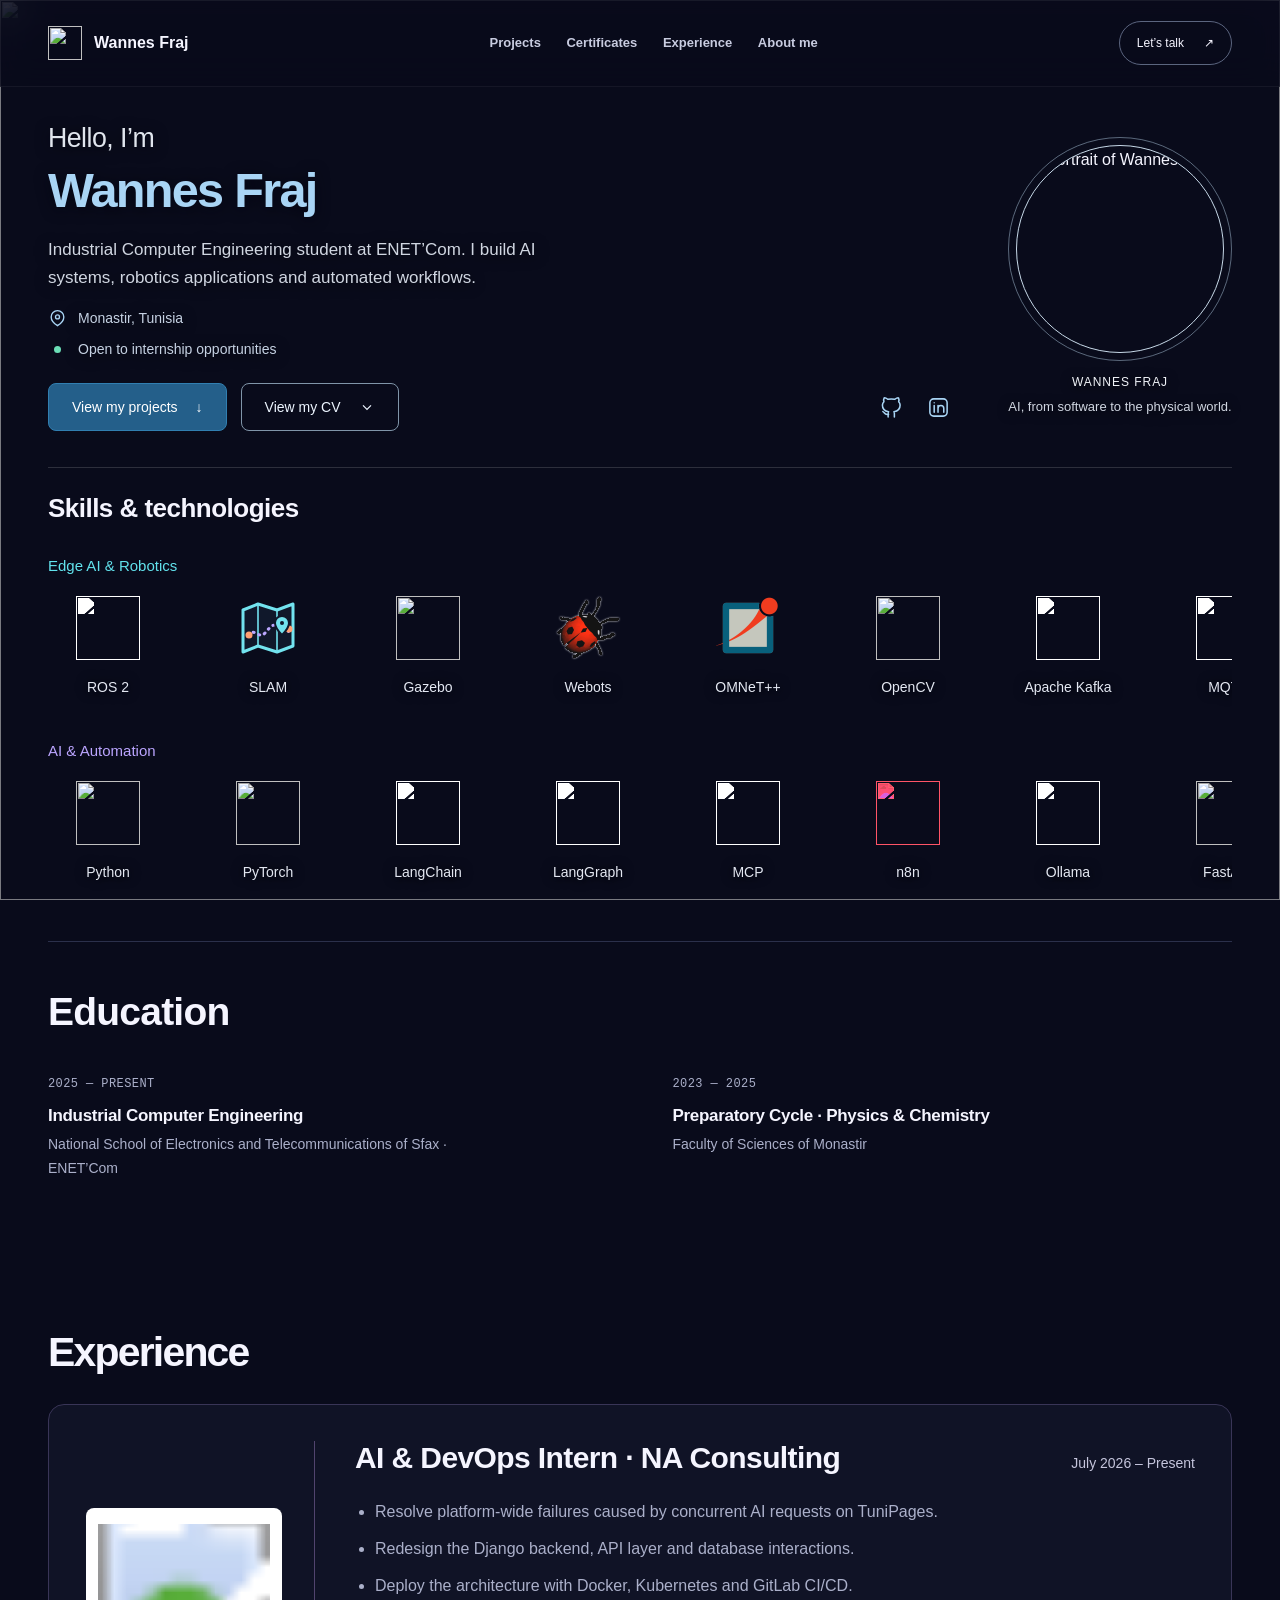
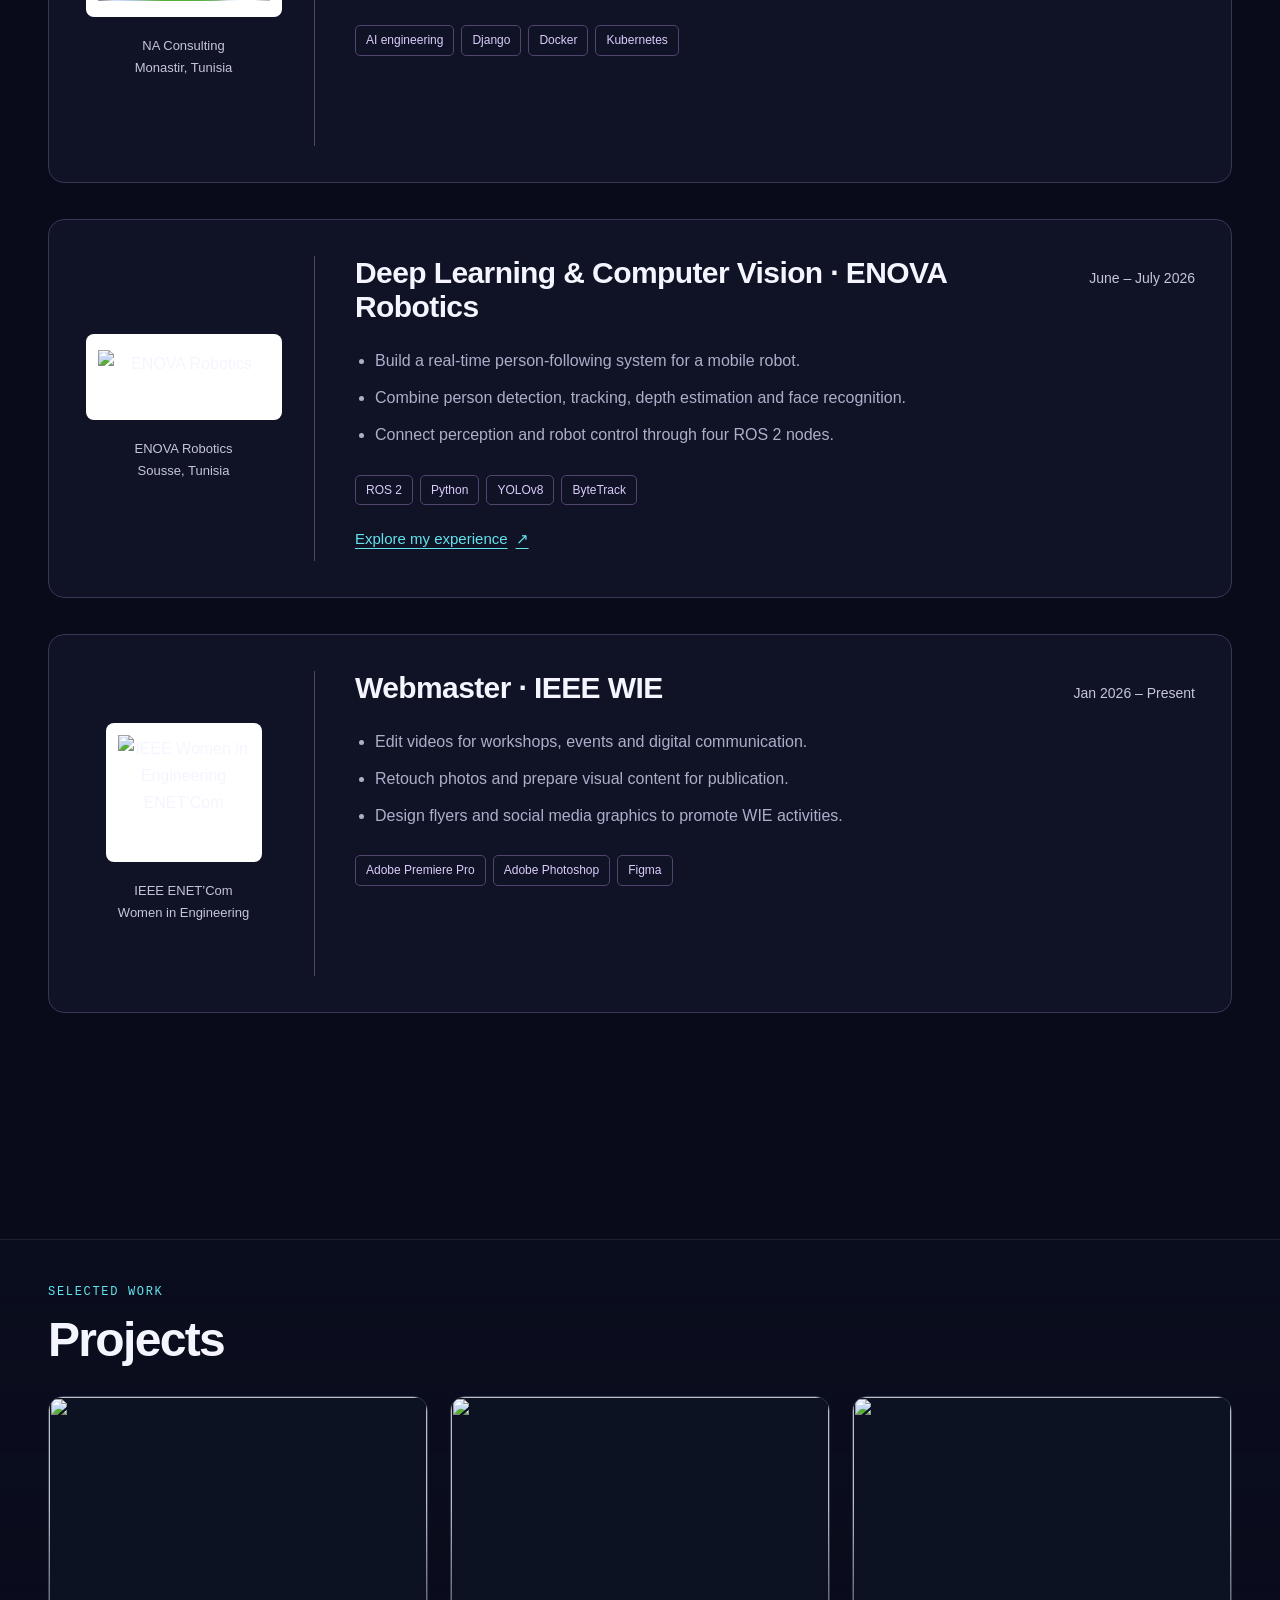
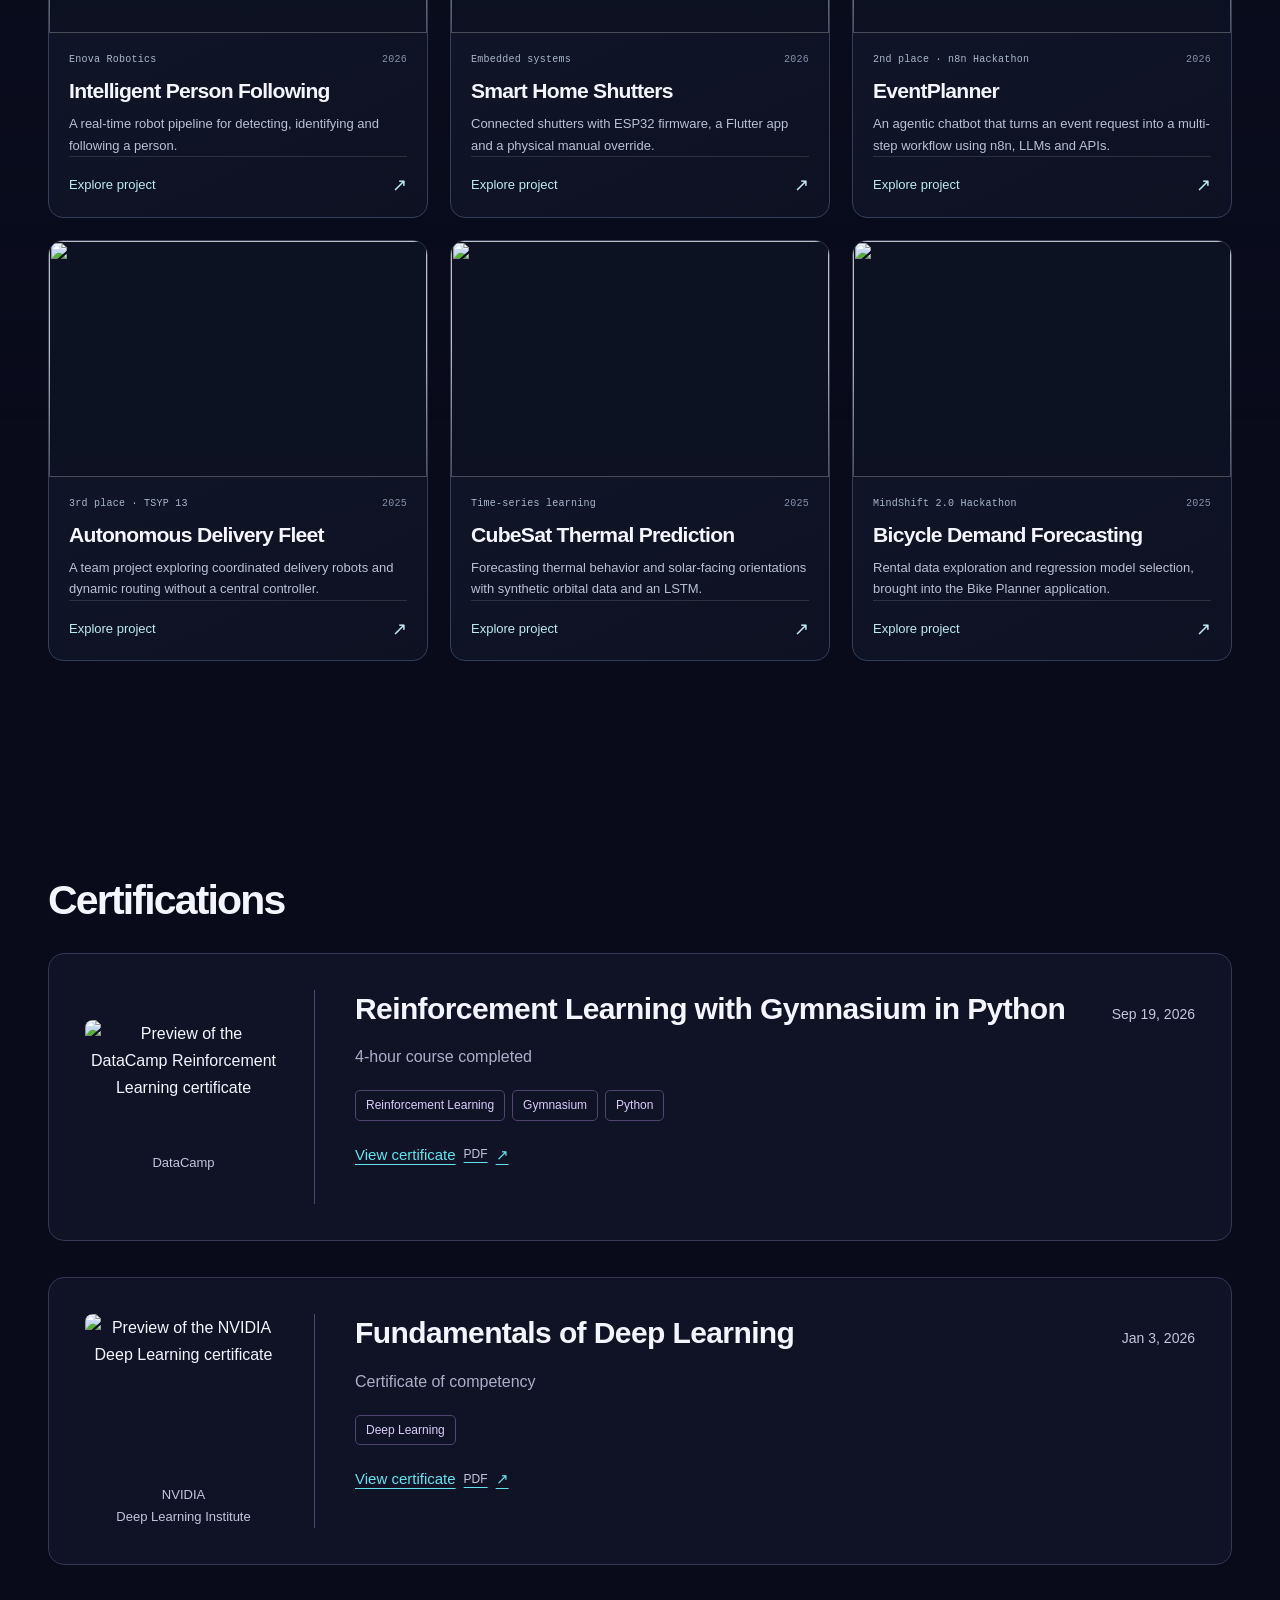
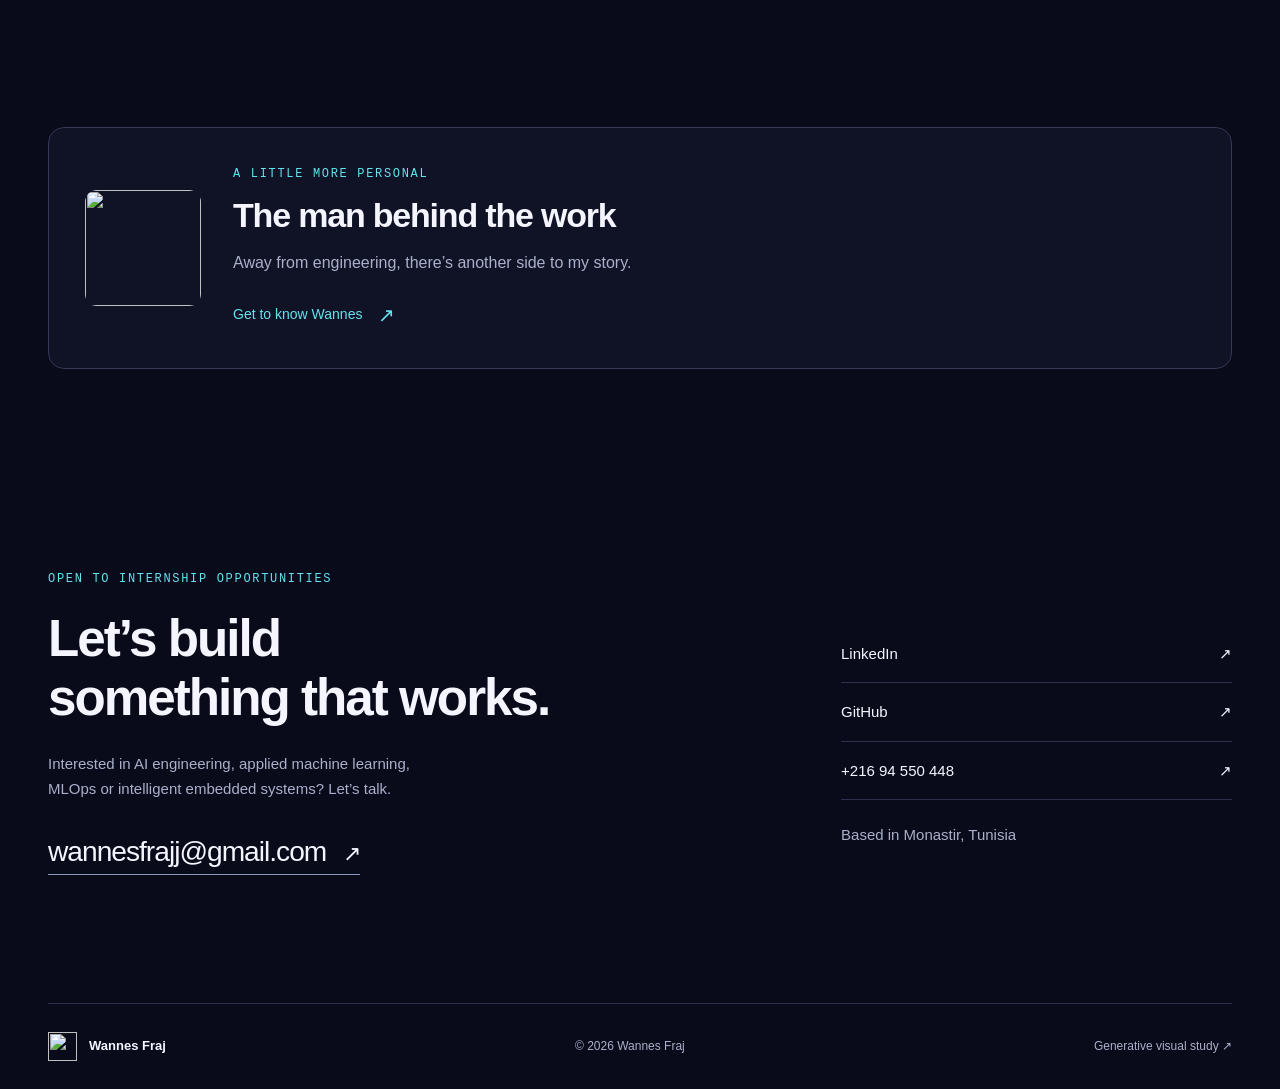
==== index.html @ 055f4167 "Refine portfolio homepage and project experience" ====
<!doctype html>
<html lang="en">
  <head>
    <meta charset="utf-8" />
    <meta name="viewport" content="width=device-width, initial-scale=1" />
    <meta name="theme-color" content="#090b1b" />
    <script>
      if (
        typeof Element !== "undefined" &&
        typeof Element.prototype.animate === "function" &&
        window.matchMedia &&
        !window.matchMedia("(prefers-reduced-motion: reduce)").matches
      ) {
        document.documentElement.classList.add("home-entry-pending");
      }
    </script>
    <meta
      name="description"
      content="Explore Wannes Fraj's projects in AI, robotics, embedded systems and workflow automation."
    />
    <title>Wannes Fraj — Portfolio</title>
    <link rel="canonical" href="https://wannes243.github.io/" />
    <meta property="og:type" content="website" />
    <meta property="og:site_name" content="Wannes Fraj — Portfolio" />
    <meta property="og:title" content="Wannes Fraj — Portfolio" />
    <meta
      property="og:description"
      content="Explore Wannes Fraj's projects in AI, robotics, embedded systems and workflow automation."
    />
    <meta property="og:url" content="https://wannes243.github.io/" />
    <meta property="og:locale" content="en_US" />
    <meta property="og:image" content="https://wannes243.github.io/1788490773755.jpg" />
    <meta property="og:image:alt" content="Portrait de Wannes Fraj" />
    <meta name="twitter:card" content="summary" />
    <meta name="twitter:title" content="Wannes Fraj — Portfolio" />
    <meta
      name="twitter:description"
      content="Explore Wannes Fraj's projects in AI, robotics, embedded systems and workflow automation."
    />
    <meta name="twitter:image" content="https://wannes243.github.io/1788490773755.jpg" />
    <meta name="twitter:image:alt" content="Portrait de Wannes Fraj" />
    <link rel="icon" href="assets/favicon.svg?v=wf2" type="image/svg+xml" />
    <link rel="preload" href="assets/fonts/ibm-plex-sans-latin.woff2" as="font" type="font/woff2" crossorigin />
    <link rel="stylesheet" href="style.css?v=skills-original-logos-v4" />
    <link rel="stylesheet" href="background-motion.css?v=home-entry" />
    <script src="script.js" defer></script>
    <script src="home-hero.js" defer></script>
    <script src="profile-stack.js" defer></script>
    <script src="home-skills.js" defer></script>
    <script src="home-entry.js?v=1400ms" defer></script>
    <script src="background-motion.js?v=entry-1400ms" defer></script>
  </head>
  <body class="world-gateway with-wallpaper">
    <div class="page-wallpaper" aria-hidden="true">
      <img src="assets/home-ai-robotics-balanced.webp" alt="" width="1536" height="1024" />
    </div>
    <div class="home-entry-loader" data-entry-motion="hands">
      <img src="assets/edge-human-robot.webp" alt="" aria-hidden="true" width="1536" height="1024" fetchpriority="high" />
      <p class="sr-only" data-entry-status role="status">Downloading portfolio assets.</p>
      <button class="home-entry-skip" data-entry-skip type="button">Skip intro</button>
      <div class="home-entry-content">
        <div class="home-entry-identity">
          <img class="home-entry-logo" src="assets/favicon.svg" alt="" width="82" height="82" />
          <p class="home-entry-kicker">WANNES FRAJ</p>
        </div>
        <div class="home-entry-meter">
          <span class="home-entry-percent" data-entry-percent aria-hidden="true">0%</span>
          <div class="home-entry-meter-labels">
            <span id="home-entry-progress-label">Downloading assets...</span>
          </div>
          <div
            class="home-entry-progress"
            data-entry-progress
            role="progressbar"
            aria-labelledby="home-entry-progress-label"
            aria-valuemin="0"
            aria-valuemax="100"
            aria-valuenow="0"
            aria-valuetext="0 percent"
          >
            <span data-entry-progress-fill></span>
          </div>
        </div>
      </div>
    </div>
    <a class="skip-link" href="#main">Skip to content</a>
    <header class="site-header">
      <nav class="container nav" aria-label="Main navigation">
        <a
          class="wordmark"
          href="index.html"
          aria-label="Wannes Fraj — homepage"
          ><img class="monogram" src="assets/favicon.svg" alt="" width="34" height="34" aria-hidden="true" /><span>Wannes Fraj</span></a
        >
        <div class="site-sections" role="group" aria-label="Portfolio sections">
          <a href="#projects">Projects</a>
          <a href="#certifications">Certificates</a>
          <a href="#beyond">Experience</a>
          <a href="#about">About me</a>
        </div>
        <a class="nav-contact" href="#contact"
          >Let’s talk <span aria-hidden="true">↗</span></a
        >
      </nav>
    </header>
    <main id="main">
      <section class="intro-hero" id="about" aria-labelledby="about-title">
        <div class="container intro-layout">
          <div class="intro-copy">
            <h1 id="about-title">
              <span class="sr-only">Hello, I'm Wannes Fraj. AI Engineer &amp; Edge AI Engineer.</span>
              <span class="intro-greeting" aria-hidden="true">Hello, I’m</span>
              <span class="intro-roles" aria-hidden="true">
                <span class="intro-role is-current">Wannes Fraj</span>
                <span class="intro-role">AI Engineer</span>
                <span class="intro-role">Edge AI Engineer</span>
              </span>
            </h1>
            <p class="intro-description">Industrial Computer Engineering student at ENET’Com. I build AI systems, robotics applications and automated workflows.</p>
            <div class="intro-details">
              <span><svg viewBox="0 0 24 24" width="19" height="19" fill="none" stroke="currentColor" stroke-width="1.7" aria-hidden="true"><path d="M20 10c0 6-8 11-8 11S4 16 4 10a8 8 0 1 1 16 0Z"/><circle cx="12" cy="10" r="2.5"/></svg>Monastir, Tunisia</span>
              <span><i class="intro-status" aria-hidden="true"></i>Open to internship opportunities</span>
            </div>
            <div class="intro-actions">
              <a class="intro-cta intro-cta-primary" href="#projects">View my projects <span aria-hidden="true">↓</span></a>
              <details class="intro-cv">
                <summary class="intro-cta">View my CV <svg viewBox="0 0 20 20" width="16" height="16" fill="none" stroke="currentColor" stroke-width="1.5" aria-hidden="true"><path d="m5 8 5 5 5-5"/></svg></summary>
                <div class="intro-cv-menu">
                  <a href="cv%20IA.pdf" target="_blank" rel="noopener">AI &amp; Automation <span>PDF ↗</span></a>
                  <a href="cv%20edga%20ia.pdf" target="_blank" rel="noopener">Edge AI &amp; Robotics <span>PDF ↗</span></a>
                </div>
              </details>
              <div class="intro-socials" aria-label="Social profiles">
                <a href="https://github.com/wannes243" target="_blank" rel="noopener noreferrer" aria-label="Wannes Fraj on GitHub"><svg viewBox="0 0 24 24" width="23" height="23" fill="none" stroke="currentColor" stroke-width="1.6" stroke-linecap="round" stroke-linejoin="round" aria-hidden="true"><path d="M9 19c-4.3 1.3-4.3-2.2-6-2.7M15 22v-3.4c0-1 .1-1.5-.5-2.1 3.2-.4 6.5-1.6 6.5-7A5.4 5.4 0 0 0 19.5 6c.2-.7.6-2.4-.2-4 0 0-1.2-.4-4 1.5a14 14 0 0 0-7 0C5.5 1.6 4.3 2 4.3 2c-.8 1.6-.4 3.3-.2 4A5.4 5.4 0 0 0 2.5 9.5c0 5.4 3.3 6.6 6.5 7-.5.5-.5 1.2-.5 2.1V22"/></svg></a>
                <a href="https://www.linkedin.com/in/wannes-fraj-214820387/" target="_blank" rel="noopener noreferrer" aria-label="Wannes Fraj on LinkedIn"><svg viewBox="0 0 24 24" width="23" height="23" fill="none" stroke="currentColor" stroke-width="1.6" stroke-linecap="round" stroke-linejoin="round" aria-hidden="true"><rect x="3" y="3" width="18" height="18" rx="4"/><path d="M7.5 10v7M11.5 17v-7m0 3a3 3 0 0 1 6 0v4"/><circle cx="7.5" cy="7" r=".7" fill="currentColor" stroke="none"/></svg></a>
              </div>
            </div>
          </div>
          <figure class="intro-portrait">
            <div class="intro-portrait-ring"><img alt="Portrait of Wannes Fraj" height="400" src="1788490773755.jpg" width="400" fetchpriority="high" /></div>
            <figcaption><span>WANNES FRAJ</span>AI, from software to the physical world.</figcaption>
          </figure>
        </div>
      </section>
      <section class="home-skills container" id="skills" aria-labelledby="home-skills-title">
        <h2 id="home-skills-title">Skills &amp; technologies</h2>
        <div class="home-skills-rows">
          <div class="home-skill-row">
            <h3 id="home-edge-skills">Edge AI &amp; Robotics</h3>
            <div class="home-skills-rail" role="region" aria-labelledby="home-edge-skills" tabindex="0">
              <ul>
              <li><img src="assets/tech/ros.svg" alt="" width="64" height="64" loading="lazy" /><span>ROS 2</span></li>
              <li><img class="tech-mark" src="assets/tech/slam.svg" alt="" width="64" height="64" loading="lazy" /><span>SLAM</span></li>
              <li><img src="assets/tech/gazebo.svg" alt="" width="64" height="64" loading="lazy" /><span>Gazebo</span></li>
              <li><img class="tech-mark tech-dark-logo" src="assets/tech/webots.png" alt="" width="64" height="64" loading="lazy" /><span>Webots</span></li>
              <li><img class="tech-mark" src="assets/tech/omnetpp.png" alt="" width="64" height="64" loading="lazy" /><span>OMNeT++</span></li>
              <li><img src="assets/tech/opencv.svg" alt="" width="64" height="64" loading="lazy" /><span>OpenCV</span></li>
              <li><img src="assets/tech/apachekafka.svg" alt="" width="64" height="64" loading="lazy" /><span>Apache Kafka</span></li>
              <li><img src="assets/tech/mqtt.svg" alt="" width="64" height="64" loading="lazy" /><span>MQTT</span></li>
              <li><img src="assets/tech/matlab.svg" alt="" width="64" height="64" loading="lazy" /><span>MATLAB</span></li>
              <li><img class="tech-mark tech-wordmark tech-dark-logo" src="assets/tech/labview-logo.png" alt="" width="116" height="64" loading="lazy" /><span>LabVIEW</span></li>
              <li><img src="assets/tech/platformio.svg" alt="" width="64" height="64" loading="lazy" /><span>PlatformIO</span></li>
              <li><img src="assets/tech/dart.svg" alt="" width="64" height="64" loading="lazy" /><span>Dart</span></li>
              <li><img class="tech-mark tech-wordmark" src="assets/tech/vhdl.svg" alt="" width="120" height="42" loading="lazy" /><span>VHDL</span></li>
              <li><img src="assets/tech/cplusplus.svg" alt="" width="64" height="64" loading="lazy" /><span>C++</span></li>
            </ul>
            </div>
          </div>
          <div class="home-skill-row">
            <h3 id="home-ai-skills">AI &amp; Automation</h3>
            <div class="home-skills-rail" role="region" aria-labelledby="home-ai-skills" tabindex="0">
              <ul>
              <li><img src="assets/tech/python.svg" alt="" width="64" height="64" loading="lazy" /><span>Python</span></li>
              <li><img src="assets/tech/pytorch.svg" alt="" width="64" height="64" loading="lazy" /><span>PyTorch</span></li>
              <li><img src="assets/tech/langchain.svg" alt="" width="64" height="64" loading="lazy" /><span>LangChain</span></li>
              <li><img src="assets/tech/langgraph.svg" alt="" width="64" height="64" loading="lazy" /><span>LangGraph</span></li>
              <li><img src="assets/tech/mcp.svg" alt="" width="64" height="64" loading="lazy" /><span>MCP</span></li>
              <li><img src="assets/tech/n8n.svg" alt="" width="64" height="64" loading="lazy" /><span>n8n</span></li>
              <li><img src="assets/tech/ollama.svg" alt="" width="64" height="64" loading="lazy" /><span>Ollama</span></li>
              <li><img src="assets/tech/fastapi.svg" alt="" width="64" height="64" loading="lazy" /><span>FastAPI</span></li>
              <li><img src="assets/tech/docker.svg" alt="" width="64" height="64" loading="lazy" /><span>Docker</span></li>
              <li><img src="assets/tech/kubernetes.svg" alt="" width="64" height="64" loading="lazy" /><span>Kubernetes</span></li>
              <li><img src="assets/tech/redis.svg" alt="" width="64" height="64" loading="lazy" /><span>Redis</span></li>
              <li><img src="assets/tech/nodejs.svg" alt="" width="64" height="64" loading="lazy" /><span>Node.js</span></li>
              <li><img src="assets/tech/mysql.svg" alt="" width="64" height="64" loading="lazy" /><span>MySQL</span></li>
              <li><img src="assets/tech/java.svg" alt="" width="64" height="64" loading="lazy" /><span>Java</span></li>
            </ul>
            </div>
          </div>
        </div>
      </section>
        <section class="section container profile-education education-footer" id="education" aria-labelledby="education-title">
          <h2 id="education-title">Education</h2>
          <div class="profile-education-grid">
            <div class="background-item">
              <span class="mono">2025 — PRESENT</span>
              <h3>Industrial Computer Engineering</h3>
              <p>
                National School of Electronics and Telecommunications of Sfax ·
                ENET’Com
              </p>
            </div>
            <div class="background-item">
              <span class="mono">2023 — 2025</span>
              <h3>Preparatory Cycle · Physics &amp; Chemistry</h3>
              <p>Faculty of Sciences of Monastir</p>
            </div>
          </div>
        </section>
      <section class="section container profile-extras" aria-labelledby="extras-title" id="beyond">
        <div class="profile-stack" aria-labelledby="extras-title" role="region">
        <div class="stack-heading">
          <h2 id="extras-title">Experience</h2>
        </div>
        <div class="card-stack" id="experience-track">
        <article class="wie-experience" aria-labelledby="na-role-title">
          <div class="wie-identity">
            <svg class="company-logo tunipages-company-logo" viewBox="125 85 225 100" width="225" height="100" role="img" aria-label="TuniPages"><image href="assets/automation/tunipages-logo.png" width="474" height="266" /></svg>
            <p>NA Consulting<br />Monastir, Tunisia</p>
          </div>
          <div class="wie-content">
            <header class="wie-heading">
              <h3 id="na-role-title">AI &amp; DevOps Intern · NA Consulting</h3>
              <p>July 2026 – Present</p>
            </header>
            <ul class="wie-responsibilities">
              <li>Resolve platform-wide failures caused by concurrent AI requests on TuniPages.</li>
              <li>Redesign the Django backend, API layer and database interactions.</li>
              <li>Deploy the architecture with Docker, Kubernetes and GitLab CI/CD.</li>
            </ul>
            <div class="tags wie-tools" aria-label="Technologies">
              <span>AI engineering</span><span>Django</span><span>Docker</span><span>Kubernetes</span>
            </div>
          </div>
        </article>
        <article class="wie-experience" aria-labelledby="enova-role-title">
          <div class="wie-identity">
            <img class="company-logo" src="assets/robotics/enova-logo.png" alt="ENOVA Robotics" width="2015" height="631" loading="lazy" />
            <p>ENOVA Robotics<br />Sousse, Tunisia</p>
          </div>
          <div class="wie-content">
            <header class="wie-heading">
              <h3 id="enova-role-title">Deep Learning &amp; Computer Vision · ENOVA Robotics</h3>
              <p>June – July 2026</p>
            </header>
            <ul class="wie-responsibilities">
              <li>Build a real-time person-following system for a mobile robot.</li>
              <li>Combine person detection, tracking, depth estimation and face recognition.</li>
              <li>Connect perception and robot control through four ROS 2 nodes.</li>
            </ul>
            <div class="tags wie-tools" aria-label="Technologies">
              <span>ROS 2</span><span>Python</span><span>YOLOv8</span><span>ByteTrack</span>
            </div>
            <a class="inline-link experience-link" href="project-enova-person-following.html">Explore my experience <span aria-hidden="true">↗</span></a>
          </div>
        </article>
        <article class="wie-experience" aria-labelledby="wie-role-title">
          <div class="wie-identity">
            <img src="assets/wie-enetcom-logo.png" alt="IEEE Women in Engineering ENET’Com" width="211" height="183" loading="lazy" />
            <p>IEEE ENET’Com<br />Women in Engineering</p>
          </div>
          <div class="wie-content">
            <header class="wie-heading">
              <h3 id="wie-role-title">Webmaster · IEEE WIE</h3>
              <p>Jan 2026 – Present</p>
            </header>
            <ul class="wie-responsibilities">
              <li>Edit videos for workshops, events and digital communication.</li>
              <li>Retouch photos and prepare visual content for publication.</li>
              <li>Design flyers and social media graphics to promote WIE activities.</li>
            </ul>
            <div class="tags wie-tools" aria-label="Creative tools">
              <span>Adobe Premiere Pro</span><span>Adobe Photoshop</span><span>Figma</span>
            </div>
          </div>
        </article>
        </div>
        </div>
      </section>
      <section class="home-projects" id="projects" aria-labelledby="projects-title">
        <div class="container section">
          <div class="section-heading home-projects-heading">
            <div>
              <p class="eyebrow">SELECTED WORK</p>
              <h2 id="projects-title">Projects</h2>
            </div>
          </div>
          <div class="home-projects-grid">
            <a class="home-project-card" href="project-enova-person-following.html" aria-label="Explore the Intelligent Person Following project">
              <span class="home-project-image"><img src="assets/robotics/enova-robot.jpg" alt="" loading="lazy" decoding="async" /></span>
              <div class="home-project-copy">
                <p class="home-project-meta"><span>Enova Robotics</span><span>2026</span></p>
                <h3 class="home-project-title">Intelligent Person Following</h3>
                <p class="home-project-description">A real-time robot pipeline for detecting, identifying and following a person.</p>
                <span class="home-project-action">Explore project <span aria-hidden="true">&#8599;</span></span>
              </div>
            </a>
            <a class="home-project-card" href="project-smart-home-shutters.html" aria-label="Explore the Smart Home Shutters project">
              <span class="home-project-image"><img src="assets/robotics/shutters-demo-2.webp" alt="" loading="lazy" decoding="async" /></span>
              <div class="home-project-copy">
                <p class="home-project-meta"><span>Embedded systems</span><span>2026</span></p>
                <h3 class="home-project-title">Smart Home Shutters</h3>
                <p class="home-project-description">Connected shutters with ESP32 firmware, a Flutter app and a physical manual override.</p>
                <span class="home-project-action">Explore project <span aria-hidden="true">&#8599;</span></span>
              </div>
            </a>
            <a class="home-project-card" href="project-eventplanner.html" aria-label="Explore the EventPlanner project">
              <span class="home-project-image"><img src="assets/automation/n8n-award.jpg" alt="" loading="lazy" decoding="async" /></span>
              <div class="home-project-copy">
                <p class="home-project-meta"><span>2nd place &middot; n8n Hackathon</span><span>2026</span></p>
                <h3 class="home-project-title">EventPlanner</h3>
                <p class="home-project-description">An agentic chatbot that turns an event request into a multi-step workflow using n8n, LLMs and APIs.</p>
                <span class="home-project-action">Explore project <span aria-hidden="true">&#8599;</span></span>
              </div>
            </a>
            <a class="home-project-card" href="project-tsyp-autonomous-delivery.html" aria-label="Explore the Autonomous Delivery Fleet project">
              <span class="home-project-image"><img src="assets/robotics/tsyp13-award.jpg" alt="" loading="lazy" decoding="async" /></span>
              <div class="home-project-copy">
                <p class="home-project-meta"><span>3rd place &middot; TSYP 13</span><span>2025</span></p>
                <h3 class="home-project-title">Autonomous Delivery Fleet</h3>
                <p class="home-project-description">A team project exploring coordinated delivery robots and dynamic routing without a central controller.</p>
                <span class="home-project-action">Explore project <span aria-hidden="true">&#8599;</span></span>
              </div>
            </a>
            <a class="home-project-card" href="project-cubesat-thermal.html" aria-label="Explore the CubeSat Thermal Prediction project">
              <span class="home-project-image"><img src="assets/cubesat-orbit.webp" alt="" loading="lazy" decoding="async" /></span>
              <div class="home-project-copy">
                <p class="home-project-meta"><span>Time-series learning</span><span>2025</span></p>
                <h3 class="home-project-title">CubeSat Thermal Prediction</h3>
                <p class="home-project-description">Forecasting thermal behavior and solar-facing orientations with synthetic orbital data and an LSTM.</p>
                <span class="home-project-action">Explore project <span aria-hidden="true">&#8599;</span></span>
              </div>
            </a>
            <a class="home-project-card" href="project-bicycle-demand.html" aria-label="Explore the Bicycle Demand Forecasting project">
              <span class="home-project-image"><img src="assets/automation/bicycle-demand-cover.webp" alt="" loading="lazy" decoding="async" /></span>
              <div class="home-project-copy">
                <p class="home-project-meta"><span>MindShift 2.0 Hackathon</span><span>2025</span></p>
                <h3 class="home-project-title">Bicycle Demand Forecasting</h3>
                <p class="home-project-description">Rental data exploration and regression model selection, brought into the Bike Planner application.</p>
                <span class="home-project-action">Explore project <span aria-hidden="true">&#8599;</span></span>
              </div>
            </a>
          </div>
        </div>
      </section>
      <section class="section container profile-extras">
        <section class="certifications profile-stack" aria-labelledby="certifications-title" id="certifications">
          <div class="stack-heading">
          <h2 id="certifications-title">Certifications</h2>
          </div>
          <div class="card-stack" id="certification-track">
          <article class="certificate-card" aria-labelledby="reinforcement-learning-title">
            <div class="certificate-identity">
              <img src="assets/certifications/reinforcement-learning.png" alt="Preview of the DataCamp Reinforcement Learning certificate" width="765" height="442" loading="lazy" />
              <p>DataCamp</p>
            </div>
            <div class="certificate-content">
              <header class="certificate-heading">
                <h3 id="reinforcement-learning-title">Reinforcement Learning with Gymnasium in Python</h3>
                <time datetime="2026-09-19">Sep 19, 2026</time>
              </header>
              <p class="certificate-detail">4-hour course completed</p>
              <div class="tags certificate-topics" aria-label="Course topics">
                <span>Reinforcement Learning</span><span>Gymnasium</span><span>Python</span>
              </div>
              <a class="inline-link certificate-link" aria-label="View Reinforcement Learning certificate (PDF, opens in a new tab)" href="assets/certifications/reinforcement-learning.pdf" rel="noopener noreferrer" target="_blank">View certificate <span class="certificate-format">PDF</span><span aria-hidden="true">↗</span></a>
            </div>
          </article>
          <article class="certificate-card" aria-labelledby="deep-learning-title">
            <div class="certificate-identity">
              <img src="assets/certifications/deep-learning.png" alt="Preview of the NVIDIA Deep Learning certificate" width="674" height="521" loading="lazy" />
              <p>NVIDIA<br />Deep Learning Institute</p>
            </div>
            <div class="certificate-content">
              <header class="certificate-heading">
                <h3 id="deep-learning-title">Fundamentals of Deep Learning</h3>
                <time datetime="2026-01-03">Jan 3, 2026</time>
              </header>
              <p class="certificate-detail">Certificate of competency</p>
              <div class="tags certificate-topics" aria-label="Course topics">
                <span>Deep Learning</span>
              </div>
              <a class="inline-link certificate-link" aria-label="View Deep Learning certificate (PDF, opens in a new tab)" href="assets/certifications/deep-learning.pdf" rel="noopener noreferrer" target="_blank">View certificate <span class="certificate-format">PDF</span><span aria-hidden="true">↗</span></a>
            </div>
          </article>
          </div>
        </section>
        <a class="personal-entry" href="who-is-wannes.html" aria-labelledby="personal-entry-title" aria-describedby="personal-entry-description">
          <img class="personal-entry-portrait" src="1788490773755.jpg" alt="" width="400" height="400" loading="lazy" />
          <div class="personal-entry-copy">
            <p class="eyebrow">A little more personal</p>
            <h3 id="personal-entry-title">The man behind the work</h3>
            <p id="personal-entry-description">Away from engineering, there’s another side to my story.</p>
            <span class="personal-entry-action">Get to know Wannes <span aria-hidden="true">↗</span></span>
          </div>
        </a>
      </section>

      <section
        aria-labelledby="contact-title"
        class="section container contact-section"
        id="contact"
      >
        <div>
          <p class="eyebrow">Open to internship opportunities</p>
          <h2 id="contact-title">Let’s build<br />something that works.</h2>
          <p>
            Interested in AI engineering, applied machine learning,<br
              class="desktop-break"
            />
            MLOps or intelligent embedded systems? Let’s talk.
          </p>
          <div class="email-row">
            <a class="email-link" href="mailto:wannesfrajj@gmail.com"
              >wannesfrajj@gmail.com <span aria-hidden="true">↗</span></a
            ><button
              aria-label="Copy email address"
              class="copy-email"
              hidden=""
              type="button"
            >
              <svg
                aria-hidden="true"
                fill="none"
                height="20"
                viewbox="0 0 24 24"
                width="20"
              >
                <rect
                  height="12"
                  rx="2"
                  stroke="currentColor"
                  stroke-width="1.5"
                  width="12"
                  x="8"
                  y="8"
                ></rect>
                <path
                  d="M15 5V4a1 1 0 0 0-1-1H4a1 1 0 0 0-1 1v10a1 1 0 0 0 1 1h1"
                  stroke="currentColor"
                  stroke-width="1.5"
                ></path>
              </svg>
            </button>
          </div>
          <p aria-live="polite" class="copy-status" role="status"></p>
        </div>
        <div class="contact-links">
          <a
            href="https://www.linkedin.com/in/wannes-fraj-214820387/"
            rel="noopener noreferrer"
            target="_blank"
            >LinkedIn <span aria-hidden="true">↗</span></a
          ><a
            href="https://github.com/wannes243"
            rel="noopener noreferrer"
            target="_blank"
            >GitHub <span aria-hidden="true">↗</span></a
          ><a href="tel:+21694550448"
            >+216 94 550 448 <span aria-hidden="true">↗</span></a
          >
          <p>Based in Monastir, Tunisia</p>
        </div>
      </section>
    </main>
    <footer class="container footer">
      <a class="wordmark" href="index.html"
        ><img class="monogram" src="assets/favicon.svg" alt="" width="34" height="34" aria-hidden="true" /><span>Wannes Fraj</span></a
      >
      <p>© <span id="year">2026</span> Wannes Fraj</p>
      <a href="art/thermal-study.html"
        >Generative visual study <span aria-hidden="true">↗</span></a
      >
    </footer>
  </body>
</html>
---- style.css ----
:root {
  --cloud: #090b1b;
  --ice: #11162c;
  --ink: #f5f5ff;
  --slate: #abb0ca;
  --blue: #62e3ed;
  --line: #2b304b;
  --white: #fff;
  --accent: #62e3ed;
  --accent-rgb: 98, 227, 237;
  --display: "Syne", sans-serif;
  --body: "Outfit", sans-serif;
  --mono: ui-monospace, SFMono-Regular, Consolas, monospace;
  color-scheme: dark;
}
.world-automation {
  --accent: #b4a0ff;
  --accent-rgb: 180, 160, 255;
  --blue: #b4a0ff;
}
*,
*::before,
*::after {
  box-sizing: border-box;
}
html {
  scroll-behavior: smooth;
  scroll-padding-top: 112px;
}
body {
  margin: 0;
  background: var(--cloud);
  color: var(--ink);
  font: 400 16px/1.7 var(--body);
  -webkit-font-smoothing: antialiased;
}
h1,
h2,
h3,
h4,
p,
figure {
  margin: 0;
}
h1,
h2,
h3,
h4 {
  font-family: var(--display);
  font-weight: 600;
  line-height: 1.15;
}
h2 {
  font-size: clamp(30px, 3.2vw, 45px);
  letter-spacing: -1.8px;
}
a {
  color: inherit;
  text-decoration: none;
}
button,
input {
  font: inherit;
}
button,
summary {
  cursor: pointer;
}
button {
  color: inherit;
}
img {
  display: block;
  max-width: 100%;
  height: auto;
}
a,
button,
summary {
  -webkit-tap-highlight-color: transparent;
}
a:focus-visible,
button:focus-visible,
summary:focus-visible,
input:focus-visible {
  outline: 2px solid var(--accent);
  outline-offset: 6px;
}
::selection {
  color: #090b1b;
  background: var(--accent);
}
[hidden] {
  display: none !important;
}
.container {
  width: min(1200px, calc(100% - 96px));
  margin-inline: auto;
}
.section {
  padding-block: 100px;
}
p {
  color: var(--slate);
}
.eyebrow {
  display: flex;
  align-items: center;
  gap: 9px;
  color: var(--accent);
  font: 500 10px/1.8 var(--mono);
  letter-spacing: 0.14em;
  text-transform: uppercase;
}
.mono,
.credential-label,
.art-top,
.project-type,
.node-step {
  font-family: var(--mono);
  font-size: 10px;
  letter-spacing: 0.035em;
}
.sr-only {
  position: absolute;
  width: 1px;
  height: 1px;
  padding: 0;
  margin: -1px;
  overflow: hidden;
  clip: rect(0, 0, 0, 0);
  white-space: nowrap;
  border: 0;
}
.skip-link {
  position: fixed;
  left: 20px;
  top: -100px;
  background: var(--accent);
  color: #090b1b;
  padding: 12px 24px;
  z-index: 200;
}
.skip-link:focus {
  top: 12px;
}
.site-header {
  position: sticky;
  top: 0;
  z-index: 20;
  background: #090b1bea;
  border-bottom: 1px solid #ffffff0d;
  backdrop-filter: blur(18px);
}
.nav {
  min-height: 86px;
  display: flex;
  align-items: center;
  justify-content: space-between;
  gap: 24px;
}
.wordmark {
  display: inline-flex;
  align-items: center;
  gap: 12px;
  font-family: var(--display);
  font-size: 16px;
  font-weight: 700;
  white-space: nowrap;
}
.monogram {
  display: block;
  flex-shrink: 0;
  width: 34px;
  height: 34px;
  object-fit: contain;
}
.world-tabs {
  display: flex;
  align-items: center;
  gap: 5px;
  padding: 5px;
  border: 1px solid #353a54;
  border-radius: 30px;
  background: #101429;
}
.world-tabs > a {
  display: flex;
  align-items: center;
  justify-content: center;
  gap: 7px;
  font-size: 12px;
  padding: 9px 17px;
  border-radius: 23px;
  min-height: 44px;
  color: #bec2d8;
  transition:
    background 0.2s,
    color 0.2s;
}
.world-tabs > a:hover {
  background: #1e2440;
  color: white;
}
.world-tabs > a[aria-current="page"] {
  background: #252c46;
  color: #fff;
  box-shadow: inset 0 0 0 1px #697391;
}
.tab-dot {
  width: 5px;
  height: 5px;
  border-radius: 50%;
  flex: none;
}
.edge-dot {
  background: #62e3ed;
}
.ai-dot {
  background: #b4a0ff;
}
.nav-contact {
  display: flex;
  align-items: center;
  gap: 20px;
  padding: 10px 17px;
  border: 1px solid #5b657f;
  border-radius: 26px;
  font-size: 12px;
  min-height: 44px;
}
.nav-contact:hover {
  border-color: var(--accent);
  color: var(--accent);
}
.gateway-hero {
  position: relative;
  overflow: hidden;
  background:
    radial-gradient(ellipse at 10% 20%, #23317739, transparent 55%),
    radial-gradient(ellipse at 90% 40%, #4a258742, transparent 53%);
}
.gateway-inner {
  position: relative;
  z-index: 1;
  padding-top: 49px;
}
.star-field {
  position: absolute;
  inset: 0;
  width: 100%;
  height: 100%;
  pointer-events: none;
  opacity: 0.6;
}
.gateway-intro {
  text-align: center;
}
.gateway-intro .eyebrow {
  justify-content: center;
  color: #a0a9cd;
  letter-spacing: 0.21em;
}
.gateway-intro #gateway-title {
  font-size: clamp(48px, 5.5vw, 78px);
  font-weight: 700;
  letter-spacing: -4px;
  margin-top: 14px;
  line-height: 1.05;
}
.gateway-intro #gateway-title span {
  display: inline-block;
  margin-left: 0.21em;
  color: var(--accent);
}
.gateway-intro > p:last-child {
  margin-top: 21px;
  font-size: 16px;
  line-height: 1.7;
  color: #b7bed8;
}
.world-portals {
  display: grid;
  grid-template-columns: 1fr 1fr;
  gap: 24px;
  margin-top: 37px;
}
.portal {
  --portal-accent: #62e3ed;
  --portal-rgb: 98, 227, 237;
  position: relative;
  border: 1px solid #354760;
  border-radius: 18px;
  overflow: hidden;
  display: block;
  background: linear-gradient(155deg, #102031b0, #0d142b);
  transition:
    border-color 0.3s,
    box-shadow 0.3s,
    transform 0.3s;
}
.portal-ai {
  --portal-accent: #bba5ff;
  --portal-rgb: 187, 165, 255;
  border-color: #443860;
  background: linear-gradient(155deg, #1c1635b0, #111329);
}
.portal:hover {
  transform: translateY(-5px);
  border-color: var(--portal-accent);
  box-shadow: 0 14px 65px rgba(var(--portal-rgb), 0.09);
}
.portal:focus-visible {
  outline-color: var(--portal-accent);
  outline-offset: 5px;
}
.portal-art {
  height: 252px;
  position: relative;
  overflow: hidden;
  background: #0a1024;
}
.portal-image {
  position: absolute;
  inset: -7px;
  background-image: url("assets/two-worlds.webp");
  background-size: 200% auto;
  background-position: left center;
  transition: transform 0.7s cubic-bezier(0.2, 0.7, 0.2, 1);
  mask-image: linear-gradient(#000 65%, transparent 100%);
}
.portal-ai .portal-image {
  background-position: right center;
}
.portal:hover .portal-image {
  transform: scale(1.055);
}
.portal-coordinate {
  position: absolute;
  top: 20px;
  left: 25px;
  font: 9px var(--mono);
  letter-spacing: 0.15em;
  color: #c1c8e2;
}
.portal-content {
  position: relative;
  padding: 0 30px 24px;
}
.portal-content .eyebrow {
  color: var(--portal-accent);
  font-size: 9px;
  margin-bottom: 10px;
}
.portal-content h2 {
  font-size: 31px;
  letter-spacing: -1.3px;
  font-weight: 600;
}
.portal-content h2 > span {
  color: #c3c7df;
}
.portal-content > p:not(.eyebrow) {
  font-size: 14px;
  margin-top: 14px;
  color: #b2bad3;
  line-height: 1.7;
}
.portal-entry {
  display: flex;
  align-items: center;
  justify-content: space-between;
  margin-top: 24px;
  padding-top: 17px;
  border-top: 1px solid #ffffff21;
  font-size: 13px;
  color: var(--portal-accent);
  font-weight: 500;
}
.portal-arrow {
  width: 32px;
  height: 32px;
  display: grid;
  place-items: center;
  border: 1px solid rgba(var(--portal-rgb), 0.45);
  border-radius: 50%;
  font-size: 18px;
  transition:
    background 0.2s,
    color 0.2s;
}
.portal:hover .portal-arrow {
  color: #090b1b;
  background: var(--portal-accent);
}
.gateway-foot {
  display: flex;
  justify-content: space-between;
  align-items: center;
  gap: 20px;
  padding: 30px 0 32px;
  color: #9da8c4;
  font: 10px var(--mono);
}
.gateway-foot a {
  padding: 10px;
  color: #d4d8ec;
  display: flex;
  gap: 20px;
  align-items: center;
}
.gateway-foot a:hover {
  color: var(--accent);
}
.world-hero {
  display: grid;
  grid-template-columns: 1.15fr 1fr;
  position: relative;
  gap: 30px 22px;
  padding-top: 48px;
  padding-bottom: 26px;
}
.world-hero-copy {
  position: relative;
  z-index: 1;
  padding-bottom: 25px;
}
.back-link {
  display: inline-block;
  color: #abb5d3;
  font-size: 12px;
  margin-bottom: 34px;
  min-height: 32px;
}
.back-link:hover {
  color: var(--accent);
}
.world-hero h1 {
  font-size: clamp(50px, 5.1vw, 73px);
  letter-spacing: -3.6px;
  font-weight: 700;
  line-height: 1.08;
  margin: 19px 0 24px;
}
.world-hero h1 span {
  color: var(--accent);
}
.world-description {
  max-width: 535px;
  font-size: 16px;
  line-height: 1.85;
}
.actions {
  display: flex;
  align-items: center;
  gap: 29px;
  margin-top: 30px;
  flex-wrap: wrap;
}
.button {
  display: inline-flex;
  align-items: center;
  justify-content: space-between;
  gap: 28px;
  padding: 13px 22px;
  border-radius: 30px;
  font-weight: 500;
  font-size: 13px;
  min-height: 48px;
  transition:
    background 0.2s,
    box-shadow 0.2s;
}
.primary {
  background: var(--accent);
  color: #080d20;
}
.primary:hover {
  box-shadow: 0 0 28px rgba(var(--accent-rgb), 0.24);
  background: #e2fbff;
}
.secondary {
  border: 1px solid #6a7194;
  color: #e7eaff;
}
.secondary:hover {
  border-color: var(--accent);
  color: var(--accent);
}
.text-link {
  display: inline-flex;
  align-items: center;
  gap: 17px;
  min-height: 44px;
  font-size: 13px;
  font-weight: 500;
}
.text-link:hover {
  color: var(--accent);
}
.world-hero-art {
  position: relative;
  min-width: 0;
  min-height: 440px;
  align-self: center;
}
.world-sculpture {
  position: absolute;
  inset: 0 -25px;
  background-image: url("assets/two-worlds.webp");
  background-size: 200% auto;
  background-position: left center;
  background-repeat: no-repeat;
  mask-image: radial-gradient(
    ellipse 62% 51% at center,
    #000 45%,
    transparent 100%
  );
  animation: arrive 1.2s ease-out both;
}
.automation-hero-art .world-sculpture {
  background-position: right center;
}
.art-orbit-label {
  position: absolute;
  left: 0;
  right: 0;
  bottom: 16px;
  text-align: center;
  font: 9px var(--mono);
  color: #9faaca;
  letter-spacing: 0.06em;
}
.world-focus {
  grid-column: 1/-1;
  display: flex;
  justify-content: space-between;
  border-top: 1px solid var(--line);
  padding-top: 23px;
  font: 10px var(--mono);
  letter-spacing: 0.055em;
  color: #b2bfda;
  gap: 20px;
}
.world-focus > span {
  display: flex;
  align-items: center;
  gap: 10px;
}
.world-focus > span::before {
  content: "";
  width: 4px;
  height: 4px;
  border-radius: 50%;
  background: var(--accent);
}
.world-subnav {
  display: flex;
  align-items: center;
  gap: 30px;
  min-height: 72px;
  border-bottom: 1px solid var(--line);
  font-size: 13px;
}
.world-subnav a {
  display: flex;
  align-items: center;
  min-height: 44px;
}
.world-subnav a:hover {
  color: var(--accent);
}
.other-world {
  margin-left: auto;
  color: var(--accent);
  gap: 17px;
}
.section-heading {
  display: flex;
  justify-content: space-between;
  align-items: flex-end;
  gap: 35px;
  margin-bottom: 42px;
}
.section-heading h2 {
  margin-top: 14px;
  max-width: 800px;
}
.section-heading > p {
  font-size: 15px;
  line-height: 1.65;
}
.section-heading .text-link {
  white-space: nowrap;
}
.experience-row {
  display: grid;
  grid-template-columns: 0.72fr 1.5fr;
  gap: 60px;
  border-top: 1px solid var(--line);
  padding-block: 35px;
}
.experience-meta > .mono {
  font-size: 11px;
  margin-bottom: 15px;
}
.experience-meta h3 {
  font-size: 25px;
  letter-spacing: -0.8px;
  margin-bottom: 8px;
}
.experience-meta > p:not(.mono) {
  font-size: 14px;
}
.current-label {
  display: inline-block;
  font-size: 11px;
  color: var(--accent);
  margin-top: 14px;
  background: #272442;
  padding: 4px 11px;
  border-radius: 15px;
}
.experience-body h4 {
  font-size: 19px;
  margin-bottom: 12px;
}
.experience-body p {
  font-size: 16px;
  max-width: 620px;
}
.experience-body ul {
  color: var(--slate);
  padding-left: 18px;
  margin: 13px 0 20px;
  font-size: 14px;
  line-height: 1.9;
}
.experience-body li + li {
  margin-top: 6px;
}
.tags {
  display: flex;
  flex-wrap: wrap;
  gap: 7px;
}
.tags > span {
  padding: 4px 10px;
  border: 1px solid #39405b;
  border-radius: 5px;
  font-size: 11px;
  color: #b8c3de;
}
.pipeline,
.deployment-path {
  background: #11162b;
  border: 1px solid var(--line);
  border-radius: 14px;
  margin-top: 18px;
  padding: 27px;
}
.pipeline-heading {
  display: flex;
  justify-content: space-between;
  gap: 20px;
  align-items: center;
  margin-bottom: 24px;
}
.pipeline-heading > p:last-child {
  font-size: 13px;
}
.pipeline-nodes {
  display: grid;
  grid-template-columns: repeat(4, 1fr);
  gap: 12px;
  align-items: start;
}
.pipeline details {
  background: #0b1024;
  border: 1px solid #3b4867;
  border-radius: 7px;
  min-width: 0;
}
.pipeline summary {
  display: block;
  list-style: none;
  position: relative;
  padding: 16px 28px 18px 15px;
}
.pipeline summary::-webkit-details-marker,
.more-work summary::-webkit-details-marker {
  display: none;
}
.node-step {
  display: block;
  font-size: 9px;
  color: #a9b3ce;
  margin-bottom: 10px;
}
.pipeline summary strong {
  display: block;
  font-weight: 500;
  font-size: 14px;
}
.node-toggle {
  position: absolute;
  right: 13px;
  bottom: 17px;
  color: var(--accent);
}
details[open] .node-toggle {
  transform: rotate(45deg);
}
.pipeline details > p {
  padding: 0 15px 18px;
  font-size: 12px;
  line-height: 1.7;
}
.pipeline details[open] {
  border-color: var(--accent);
}
.deployment-path ol {
  list-style: none;
  display: grid;
  grid-template-columns: repeat(4, 1fr);
  padding: 0;
  margin: 22px 0 0;
  gap: 25px;
}
.deployment-path li {
  position: relative;
  border-top: 1px solid #5e567c;
  padding-top: 16px;
}
.deployment-path li::before {
  content: "";
  position: absolute;
  top: -4px;
  left: 0;
  width: 7px;
  height: 7px;
  border-radius: 50%;
  background: var(--accent);
}
.deployment-path strong {
  display: block;
  font: 500 17px var(--display);
}
.deployment-path li span {
  display: block;
  font-size: 12px;
  color: var(--slate);
  margin-top: 7px;
}
.projects-section {
  background: linear-gradient(180deg, #0d112400, #10152b6b);
  border-bottom: 1px solid #2b304b80;
}
.project-grid {
  display: grid;
  grid-template-columns: 1fr 1fr;
  gap: 52px 36px;
}
.project {
  min-width: 0;
}
.project-art {
  position: relative;
  aspect-ratio: 1.58;
  overflow: hidden;
  border-radius: 14px;
  display: flex;
  flex-direction: column;
  justify-content: center;
  border: 1px solid #38465f;
}
.art-top {
  position: absolute;
  top: 22px;
  left: 24px;
  right: 24px;
  display: flex;
  justify-content: space-between;
  align-items: center;
  gap: 10px;
  font-size: 9px;
  z-index: 1;
}
.event-art {
  background: radial-gradient(ellipse at center, #302455, #18152f);
  color: #e2dcff;
}
.award {
  color: #e6dcff;
  border: 1px solid #756297;
  border-radius: 15px;
  padding: 5px 10px;
  font-family: var(--body);
  font-size: 10px;
}
.workflow {
  display: flex;
  flex-direction: column;
  align-items: center;
  margin-top: 34px;
}
.workflow-input {
  padding: 11px 18px;
  border: 1px solid #77608f;
  background: #302346;
  border-radius: 8px;
  font-size: 13px;
  color: #ede0ff;
}
.workflow-line {
  width: 1px;
  height: 20px;
  background: #b19acb;
}
.workflow-agent {
  display: flex;
  align-items: center;
  gap: 10px;
  font-family: var(--display);
  font-size: 20px;
  padding: 10px 20px;
  background: #7454b7;
  color: #fff;
  border: 1px solid #bfa0ed;
  border-radius: 10px;
}
.workflow-output {
  display: flex;
  gap: 7px;
}
.workflow-output > span {
  border: 1px solid #7a668f;
  font-size: 10px;
  padding: 5px 8px;
  border-radius: 4px;
}
.shutter-art {
  background: radial-gradient(ellipse at center, #143548, #0c1c2c);
  color: #b8d7e7;
}
.shutter-scene {
  display: flex;
  align-items: center;
  justify-content: center;
  gap: 45px;
  margin-top: 28px;
}
.window-frame {
  position: relative;
  width: 125px;
  height: 175px;
  border: 7px solid #9bbcca;
  box-shadow:
    0 8px 35px #3de9ee16,
    inset 0 0 0 1px #8eafc0;
  background: linear-gradient(145deg, #1b5068, #112d44);
  overflow: hidden;
}
.window-cross {
  position: absolute;
  left: 50%;
  width: 4px;
  height: 100%;
  background: #9bbcca;
}
.shutter-slats {
  position: absolute;
  top: 0;
  height: 58%;
  width: 100%;
  background: repeating-linear-gradient(
    0deg,
    #bacfd7 0px,
    #bacfd7 8px,
    #7599a8 9px,
    #e6edf0 10px
  );
  z-index: 1;
  box-shadow: 0 3px 6px #273c4a22;
}
.shutter-control {
  display: flex;
  flex-direction: column;
  align-items: center;
  padding: 20px 14px;
  border: 1px solid #53788d;
  background: #142c40;
  border-radius: 14px;
  box-shadow: 0 10px 25px #001a3212;
}
.control-symbol {
  font-size: 32px;
  color: #62e3ed;
  line-height: 1.2;
}
.shutter-control strong {
  font-size: 12px;
  font-weight: 500;
  margin-top: 9px;
  color: #d9edf6;
}
.connection-path {
  display: flex;
  gap: 6px;
  margin-top: 14px;
}
.connection-path span {
  font: 9px var(--mono);
  border: 1px solid #6f94a8;
  padding: 4px 7px;
  border-radius: 3px;
}
.manual-label {
  font-size: 9px;
  color: #c1ccdf;
  margin-top: 13px;
}
.cubesat-art {
  background: #102941;
  color: #d6e4f5;
}
.cubesat-art > img {
  width: 100%;
  height: 100%;
  object-fit: cover;
}
.art-caption {
  position: absolute;
  bottom: 15px;
  left: 24px;
  font-size: 10px;
  color: #d6e4f5;
}
.forecast-art {
  background: radial-gradient(ellipse at center, #2e2346, #18182e);
  color: #d4cbe9;
}
.forecast-process {
  display: flex;
  align-items: center;
  justify-content: center;
  gap: 12px;
  margin-top: 30px;
  padding: 20px;
}
.forecast-process > div {
  display: flex;
  flex-direction: column;
  align-items: center;
  gap: 6px;
  text-align: center;
}
.process-icon {
  width: 55px;
  height: 55px;
  display: grid;
  place-items: center;
  background: #33274d;
  border: 1px solid #9480af;
  border-radius: 10px;
  color: #d3b5ff;
  font: 30px var(--display);
  margin-bottom: 10px;
}
.forecast-process strong {
  font-size: 11px;
  font-weight: 500;
  white-space: nowrap;
}
.forecast-process div > span:last-child {
  font-size: 9px;
  color: #bfb0d2;
}
.process-arrow {
  color: #b39ecf;
  font-size: 21px;
  margin-top: -28px;
}
.project-info {
  padding-top: 25px;
}
.project-type {
  display: flex;
  justify-content: space-between;
  color: #a3afcb;
  font-size: 10px;
  margin-bottom: 12px;
}
.project h3 {
  font-size: 27px;
  letter-spacing: -0.8px;
  margin-bottom: 14px;
}
.project-info > p {
  font-size: 15px;
  line-height: 1.85;
  margin-bottom: 18px;
  min-height: 85px;
}
.project-link {
  display: flex;
  justify-content: space-between;
  align-items: center;
  margin-top: 24px;
  border-top: 1px solid #3c455f;
  padding: 15px 0 6px;
  font-size: 14px;
  font-weight: 500;
  min-height: 44px;
  color: #e1e5f6;
}
.project-link span {
  font-size: 19px;
  transition: transform 0.18s;
}
.project-link:hover {
  color: var(--accent);
}
.project-link:hover span {
  transform: translate(2px, -2px);
}
.more-work {
  border-top: 1px solid var(--line);
  border-bottom: 1px solid var(--line);
  margin-top: 52px;
}
.more-work summary {
  list-style: none;
  padding: 21px 0;
  display: flex;
  align-items: center;
  justify-content: space-between;
  font-size: 15px;
  font-weight: 500;
}
.more-work summary > span {
  font-size: 21px;
  color: var(--accent);
}
.more-work[open] summary > span {
  transform: rotate(45deg);
}
.more-work-grid {
  display: grid;
  grid-template-columns: 1fr 1fr;
  gap: 36px;
  padding-bottom: 28px;
}
.more-work-grid h3 {
  font-size: 19px;
  margin-bottom: 12px;
}
.more-work-grid p {
  font-size: 14px;
}
.more-work-grid p.mono {
  font-size: 10px;
  margin-top: 14px;
}
.about-intro {
  display: grid;
  grid-template-columns: 1fr 1fr;
  gap: 65px;
}
.about-intro h2 {
  margin-top: 17px;
}
.about-intro > div:last-child {
  padding-top: 28px;
  font-size: 16px;
}
.about-intro p + p {
  margin-top: 16px;
}
.profile-strip {
  display: flex;
  gap: 22px;
  align-items: center;
  border-block: 1px solid var(--line);
  padding: 26px 0;
  margin-top: 40px;
}
.profile-strip img {
  width: 70px;
  height: 70px;
  object-fit: cover;
  border: 1px solid #60718b;
  border-radius: 50%;
}
.profile-strip strong {
  display: block;
  font-family: var(--display);
  font-size: 19px;
  margin-bottom: 4px;
}
.profile-strip span {
  display: block;
  font-size: 12px;
  color: var(--slate);
}
.profile-strip > a {
  margin-left: auto;
  color: var(--accent);
}
.capabilities {
  display: grid;
  grid-template-columns: repeat(4, 1fr);
  gap: 25px;
  margin-top: 34px;
  padding-block: 31px;
  border-block: 1px solid var(--line);
}
.capabilities h3 {
  font-size: 16px;
  font-weight: 600;
  margin-bottom: 14px;
  letter-spacing: -0.2px;
}
.capabilities p {
  font-size: 12px;
  line-height: 1.9;
}
.skills-section {
  padding-bottom: 94px;
}
.skills-section h2 {
  margin-top: 12px;
}
.background-grid {
  display: grid;
  grid-template-columns: 1fr 1fr;
  gap: 65px;
  margin-top: 45px;
}
.background-item {
  margin-top: 28px;
}
.background-item .mono {
  color: var(--slate);
  font-size: 10px;
}
.background-item h3 {
  font-size: 17px;
  margin-top: 8px;
  line-height: 1.4;
  margin-bottom: 6px;
  letter-spacing: -0.3px;
}
.background-item p,
.background-item a {
  font-size: 14px;
  max-width: 450px;
}
.inline-link {
  color: var(--accent);
  text-decoration: underline;
  text-underline-offset: 4px;
}
.inline-link:hover {
  text-decoration-thickness: 2px;
}
.cv-section {
  padding-block: 58px;
  background: linear-gradient(105deg, #17243c, #19172e);
  border-block: 1px solid #3d4664;
}
.world-automation .cv-section {
  background: linear-gradient(105deg, #251b3e, #131a30);
}
.cv-layout {
  display: grid;
  grid-template-columns: 1fr 0.9fr;
  align-items: center;
  gap: 65px;
}
.cv-section h2 {
  font-size: 33px;
  letter-spacing: -1.2px;
  margin-top: 13px;
  margin-bottom: 16px;
}
.cv-section p {
  font-size: 14px;
}
.cv-download {
  display: flex;
  align-items: center;
  gap: 17px;
  min-height: 110px;
  padding: 24px;
  border: 1px solid #5c6687;
  border-radius: 14px;
  transition:
    background 0.2s,
    border-color 0.2s;
}
.cv-download:hover {
  background: #2a3047;
  border-color: var(--accent);
}
.cv-download h3 {
  font-size: 20px;
  margin-bottom: 6px;
}
.cv-download p {
  font-size: 12px;
}
.cv-file {
  display: grid;
  place-items: center;
  flex: none;
  width: 39px;
  height: 48px;
  border: 1px solid #8c9bbc;
  border-radius: 3px;
  font: 9px var(--mono);
  color: #bdd2ee;
}
.download-arrow {
  margin-left: auto;
  align-self: center;
  font-size: 27px;
  color: var(--accent);
}
.contact-section {
  display: grid;
  grid-template-columns: 1.5fr 0.8fr;
  gap: 60px;
  align-items: center;
}
.contact-section h2 {
  font-size: clamp(34px, 4vw, 52px);
  letter-spacing: -2px;
  margin: 19px 0 23px;
}
.contact-section > div > p {
  font-size: 15px;
}
.contact-section > div > .eyebrow {
  font-size: 10px;
}
.email-row {
  display: flex;
  align-items: center;
  gap: 18px;
  margin-top: 27px;
}
.email-link {
  font-family: var(--display);
  font-size: clamp(18px, 2.2vw, 29px);
  letter-spacing: -1px;
  line-height: 1.6;
  border-bottom: 1px solid #8d98b7;
}
.email-link span {
  font-size: 22px;
  margin-left: 10px;
}
.email-link:hover {
  color: var(--accent);
  border-color: var(--accent);
}
.copy-email {
  display: grid;
  place-items: center;
  background: transparent;
  border: 1px solid #667594;
  border-radius: 50%;
  min-width: 44px;
  min-height: 44px;
}
.copy-email:hover {
  background: var(--ice);
  border-color: var(--accent);
}
.contact-section .copy-status {
  font-size: 12px;
  min-height: 20px;
  color: var(--accent);
  margin-top: 8px;
}
.contact-links a {
  display: flex;
  justify-content: space-between;
  align-items: center;
  border-bottom: 1px solid var(--line);
  padding: 16px 0;
  font-size: 15px;
}
.contact-links a:hover {
  color: var(--accent);
}
.contact-links p {
  font-size: 12px;
  margin-top: 22px;
}
.world-bridge {
  padding: 35px 0 55px;
  display: flex;
  align-items: center;
  justify-content: space-between;
  gap: 30px;
}
.world-bridge h2 {
  font-size: 29px;
  letter-spacing: -1px;
  margin-top: 12px;
}
.footer {
  display: flex;
  align-items: center;
  justify-content: space-between;
  gap: 20px;
  padding-block: 28px;
  border-top: 1px solid var(--line);
}
.footer .wordmark {
  font-size: 13px;
}
.footer .monogram {
  width: 29px;
  height: 29px;
}
.footer p,
.footer > a:last-child {
  font-size: 11px;
  color: var(--slate);
}
.footer > a:last-child:hover {
  color: var(--accent);
}
@keyframes arrive {
  from {
    opacity: 0;
    transform: translateY(12px);
  }
  to {
    opacity: 1;
    transform: translateY(0);
  }
}
@media (min-width: 1600px) {
  .gateway-inner {
    padding-top: 65px;
  }
  .portal-art {
    height: 280px;
  }
}
@media (max-width: 1100px) {
  .container {
    width: calc(100% - 64px);
  }
  .nav {
    gap: 18px;
  }
  .world-tabs > a {
    padding: 8px 11px;
    font-size: 11px;
  }
  .tab-extra {
    display: none;
  }
  .portal-content h2 {
    font-size: 27px;
  }
  .portal-content {
    padding-inline: 24px;
  }
  .portal-content > p:not(.eyebrow) {
    font-size: 13px;
  }
  .portal-art {
    height: 230px;
  }
  .world-hero h1 {
    font-size: 59px;
    letter-spacing: -3px;
  }
  .world-hero-art {
    min-height: 400px;
  }
  .world-description {
    font-size: 15px;
  }
  .experience-row {
    gap: 40px;
  }
  .pipeline-nodes {
    gap: 8px;
  }
  .pipeline summary {
    padding-left: 12px;
  }
  .pipeline summary strong {
    font-size: 12px;
  }
  .art-top {
    left: 18px;
    right: 18px;
    font-size: 8px;
  }
  .award {
    font-size: 9px;
  }
  .shutter-scene {
    gap: 25px;
  }
  .window-frame {
    height: 150px;
    width: 110px;
  }
  .project-grid {
    column-gap: 28px;
  }
  .forecast-process {
    gap: 8px;
    padding: 15px;
  }
  .forecast-process strong {
    font-size: 10px;
  }
  .forecast-process div > span:last-child {
    font-size: 8px;
  }
  .capabilities {
    grid-template-columns: 1fr 1fr;
    gap: 28px;
  }
  .about-intro,
  .background-grid {
    gap: 40px;
  }
  .cv-layout {
    gap: 40px;
  }
  .contact-section {
    gap: 40px;
  }
  .gateway-intro #gateway-title {
    font-size: 64px;
  }
  .world-sculpture {
    inset: 0 -10px;
  }
}
@media (max-width: 820px) {
  html {
    scroll-padding-top: 105px;
  }
  .container {
    width: calc(100% - 48px);
  }
  .nav {
    min-height: 78px;
    gap: 15px;
  }
  .wordmark {
    font-size: 14px;
    gap: 9px;
  }
  .nav-contact {
    gap: 12px;
    font-size: 11px;
    padding: 8px 12px;
  }
  .world-tabs {
    padding: 4px;
    gap: 2px;
  }
  .world-tabs > a {
    font-size: 10px;
    padding: 8px;
  }
  .gateway-inner {
    padding-top: 39px;
  }
  .gateway-intro #gateway-title {
    font-size: 55px;
    letter-spacing: -2.8px;
  }
  .gateway-intro > p:last-child {
    font-size: 15px;
  }
  .world-portals {
    gap: 19px;
    margin-top: 30px;
  }
  .portal-art {
    height: 200px;
  }
  .portal-content {
    padding: 0 20px 20px;
  }
  .portal-content h2 {
    font-size: 27px;
  }
  .portal-content h2 > span {
    display: block;
    font-size: 22px;
    margin-top: 4px;
  }
  .portal-content > p:not(.eyebrow) {
    font-size: 13px;
  }
  .portal-content > p br {
    display: none;
  }
  .portal-coordinate {
    font-size: 8px;
    left: 20px;
  }
  .portal-entry {
    font-size: 12px;
  }
  .gateway-foot {
    font-size: 8px;
  }
  .gateway-foot a {
    gap: 10px;
  }
  .world-hero {
    padding-top: 32px;
    column-gap: 15px;
  }
  .world-hero h1 {
    font-size: 48px;
    letter-spacing: -2.8px;
  }
  .world-hero .eyebrow {
    font-size: 9px;
  }
  .world-description {
    font-size: 14px;
  }
  .world-hero-art {
    min-height: 340px;
  }
  .world-sculpture {
    inset: 0 -10px;
    background-size: 220% auto;
    background-position: 4% center;
  }
  .automation-hero-art .world-sculpture {
    background-position: 96% center;
  }
  .art-orbit-label {
    font-size: 8px;
    line-height: 1.7;
    max-width: 230px;
    margin: auto;
  }
  .actions {
    gap: 16px;
  }
  .actions .button {
    font-size: 12px;
    gap: 18px;
    padding: 12px 17px;
  }
  .actions .text-link {
    font-size: 12px;
  }
  .world-focus {
    font-size: 9px;
    gap: 16px;
  }
  .world-subnav {
    gap: 23px;
    font-size: 12px;
  }
  .other-world {
    gap: 10px;
  }
  .section {
    padding-block: 72px;
  }
  .section-heading {
    gap: 24px;
    margin-bottom: 33px;
  }
  .section-heading h2 {
    font-size: 34px;
  }
  .experience-row {
    grid-template-columns: 0.75fr 1.5fr;
    gap: 30px;
  }
  .experience-meta h3 {
    font-size: 21px;
  }
  .experience-body h4 {
    font-size: 18px;
  }
  .pipeline {
    padding: 22px;
  }
  .pipeline-heading {
    display: block;
  }
  .pipeline-heading > p:last-child {
    margin-top: 6px;
  }
  .pipeline-nodes {
    grid-template-columns: 1fr 1fr;
    gap: 12px;
  }
  .pipeline summary strong {
    font-size: 14px;
  }
  .project-grid {
    gap: 38px 24px;
  }
  .project-art {
    aspect-ratio: 1.35;
  }
  .art-top {
    top: 15px;
    left: 14px;
    right: 14px;
  }
  .event-art .art-top > span:first-child {
    display: none;
  }
  .event-art .art-top {
    justify-content: flex-end;
  }
  .workflow {
    margin-top: 33px;
  }
  .workflow-input {
    font-size: 10px;
    padding: 7px 10px;
  }
  .workflow-agent {
    font-size: 17px;
    padding: 7px 12px;
  }
  .workflow-line {
    height: 15px;
  }
  .workflow-output {
    gap: 3px;
  }
  .workflow-output > span {
    font-size: 8px;
    padding: 4px;
  }
  .shutter-scene {
    gap: 17px;
  }
  .window-frame {
    height: 130px;
    width: 85px;
  }
  .shutter-control {
    padding: 13px 9px;
    border-radius: 10px;
  }
  .shutter-control strong {
    font-size: 10px;
  }
  .connection-path {
    gap: 4px;
  }
  .connection-path span {
    font-size: 8px;
    padding: 3px 4px;
  }
  .project h3 {
    font-size: 23px;
  }
  .project-info > p {
    font-size: 14px;
    min-height: 100px;
  }
  .project-type {
    font-size: 9px;
  }
  .forecast-process {
    gap: 6px;
  }
  .process-icon {
    width: 43px;
    height: 43px;
    font-size: 24px;
  }
  .process-arrow {
    font-size: 15px;
  }
  .forecast-process div > span:last-child {
    display: none;
  }
  .forecast-process strong {
    white-space: normal;
    font-size: 9px;
  }
  .about-intro {
    gap: 30px;
  }
  .about-intro > div:last-child {
    font-size: 14px;
  }
  .cv-layout {
    grid-template-columns: 1fr 1fr;
    gap: 30px;
  }
  .cv-section h2 {
    font-size: 28px;
  }
  .cv-download {
    padding: 17px;
    gap: 13px;
  }
  .cv-download h3 {
    font-size: 18px;
  }
  .cv-file {
    display: none;
  }
  .contact-section {
    grid-template-columns: 1.4fr 0.85fr;
    gap: 30px;
  }
  .email-row {
    gap: 10px;
  }
  .email-link {
    font-size: 20px;
  }
  .email-link span {
    margin-left: 3px;
    font-size: 18px;
  }
  .deployment-path ol {
    grid-template-columns: 1fr 1fr;
    gap: 27px;
  }
  .world-bridge h2 {
    font-size: 25px;
  }
  .world-bridge .eyebrow {
    font-size: 8px;
  }
  .world-bridge .button {
    font-size: 11px;
    gap: 15px;
  }
  .profile-strip > a {
    font-size: 11px;
    max-width: 130px;
  }
}
@media (max-width: 600px) {
  html {
    scroll-padding-top: 142px;
  }
  .container {
    width: calc(100% - 40px);
  }
  .nav {
    padding-top: 14px;
    padding-bottom: 12px;
    min-height: 0;
    display: grid;
    grid-template-columns: 1fr auto;
    gap: 13px;
  }
  .wordmark {
    font-size: 14px;
  }
  .monogram {
    width: 30px;
    height: 30px;
  }
  .nav-contact {
    grid-column: 2;
    grid-row: 1;
    font-size: 11px;
    min-height: 44px;
    padding: 6px 12px;
  }
  .world-tabs {
    grid-row: 2;
    grid-column: 1/-1;
    justify-self: stretch;
    justify-content: center;
    border-color: #383e5b;
    max-width: 100%;
    gap: 4px;
  }
  .world-tabs > a {
    flex: 1;
    font-size: 11px;
    min-height: 44px;
    padding: 7px 8px;
    white-space: nowrap;
  }
  .tab-extra {
    display: inline;
  }
  .gateway-inner {
    padding-top: 34px;
  }
  .gateway-intro .eyebrow {
    font-size: 8px;
    letter-spacing: 0.13em;
  }
  .gateway-intro #gateway-title {
    font-size: clamp(39px, 10.8vw, 62px);
    letter-spacing: -2.8px;
    line-height: 1.02;
    margin-top: 20px;
  }
  .gateway-intro #gateway-title span {
    display: block;
    margin-left: 0;
    margin-top: 5px;
  }
  .gateway-intro > p:last-child {
    font-size: 14px;
    margin-top: 20px;
    line-height: 1.75;
  }
  .world-portals {
    grid-template-columns: 1fr;
    margin-top: 28px;
    gap: 20px;
  }
  .portal {
    border-radius: 16px;
  }
  .portal-art {
    height: 213px;
  }
  .portal-image {
    background-size: 200% auto;
  }
  .portal-content {
    padding: 0 23px 21px;
  }
  .portal-content h2 {
    font-size: 29px;
    letter-spacing: -1.3px;
  }
  .portal-content h2 > span {
    font-size: 25px;
    display: inline;
    margin: 0;
  }
  .portal-content .eyebrow {
    font-size: 8px;
    margin-bottom: 9px;
  }
  .portal-content > p:not(.eyebrow) {
    font-size: 13px;
    margin-top: 12px;
  }
  .portal-content > p br {
    display: block;
  }
  .portal-entry {
    font-size: 12px;
    margin-top: 18px;
    padding-top: 14px;
  }
  .portal-coordinate {
    left: 23px;
    top: 18px;
    font-size: 8px;
  }
  .gateway-foot {
    padding: 23px 0 26px;
    flex-wrap: wrap;
    gap: 14px 20px;
    font-size: 8px;
    justify-content: space-between;
  }
  .gateway-foot a {
    order: 3;
    width: 100%;
    justify-content: center;
    font-size: 10px;
  }
  .section {
    padding-block: 60px;
  }
  .world-hero {
    grid-template-columns: 1fr;
    padding-top: 27px;
    gap: 0;
    padding-bottom: 16px;
  }
  .world-hero-copy {
    padding-bottom: 0;
  }
  .back-link {
    font-size: 11px;
    margin-bottom: 23px;
  }
  .world-hero h1 {
    font-size: clamp(44px, 12vw, 62px);
    letter-spacing: -2.8px;
    margin: 16px 0 20px;
  }
  .world-hero .eyebrow {
    font-size: 8px;
    letter-spacing: 0.11em;
  }
  .world-description {
    font-size: 15px;
    line-height: 1.8;
  }
  .actions {
    margin-top: 24px;
    gap: 23px;
    flex-wrap: wrap;
  }
  .actions .button {
    font-size: 12px;
    gap: 18px;
    padding: 13px 18px;
  }
  .actions .text-link {
    font-size: 12px;
  }
  .world-hero-art {
    min-height: 255px;
    margin-top: 14px;
    overflow: hidden;
  }
  .world-sculpture {
    inset: 0;
    background-size: 200% auto;
    background-position: left center;
    mask-image: radial-gradient(
      ellipse 68% 58% at center,
      #000 45%,
      transparent 100%
    );
  }
  .automation-hero-art .world-sculpture {
    background-position: right center;
  }
  .art-orbit-label {
    bottom: 7px;
    font-size: 8px;
    max-width: none;
  }
  .world-focus {
    gap: 10px;
    font-size: 8px;
    justify-content: space-between;
    padding-top: 17px;
    margin-top: 13px;
  }
  .world-focus > span {
    gap: 6px;
    line-height: 1.65;
    max-width: 98px;
  }
  .world-focus > span::before {
    flex: none;
  }
  .world-subnav {
    gap: 0;
    justify-content: space-between;
    min-height: 64px;
    font-size: 12px;
    flex-wrap: wrap;
    padding-bottom: 10px;
  }
  .world-subnav .other-world {
    width: 100%;
    margin: 0;
    justify-content: flex-end;
    font-size: 10px;
    min-height: 26px;
  }
  .section-heading {
    display: block;
    margin-bottom: 29px;
  }
  .section-heading h2 {
    margin-top: 12px;
    font-size: 32px;
    letter-spacing: -1.3px;
  }
  .section-heading > .text-link {
    margin-top: 13px;
  }
  .section-heading > p {
    margin-top: 15px;
    font-size: 14px;
  }
  .section-heading > p br {
    display: none;
  }
  h2 {
    font-size: 32px;
    letter-spacing: -1.5px;
  }
  .experience-row {
    grid-template-columns: 1fr;
    gap: 21px;
    padding-block: 26px;
  }
  .experience-meta > .mono {
    font-size: 10px;
    margin-bottom: 10px;
  }
  .experience-meta h3 {
    font-size: 24px;
  }
  .experience-meta > p:not(.mono) {
    font-size: 13px;
  }
  .current-label {
    margin-top: 9px;
  }
  .experience-body h4 {
    font-size: 18px;
    line-height: 1.4;
  }
  .experience-body p {
    font-size: 15px;
  }
  .experience-body ul {
    font-size: 14px;
  }
  .pipeline,
  .deployment-path {
    margin-top: 10px;
    padding: 19px;
  }
  .pipeline .eyebrow,
  .deployment-path .eyebrow {
    font-size: 9px;
  }
  .pipeline-heading {
    margin-bottom: 17px;
  }
  .pipeline-heading > p:last-child {
    font-size: 12px;
  }
  .pipeline-nodes {
    grid-template-columns: 1fr;
  }
  .pipeline summary {
    padding: 13px 30px 14px 14px;
  }
  .node-step {
    font-size: 9px;
    margin-bottom: 5px;
  }
  .pipeline summary strong {
    font-size: 14px;
  }
  .node-toggle {
    bottom: 15px;
  }
  .pipeline details > p {
    font-size: 13px;
  }
  .deployment-path ol {
    gap: 25px 16px;
  }
  .deployment-path strong {
    font-size: 15px;
  }
  .deployment-path li span {
    font-size: 11px;
  }
  .project-grid {
    grid-template-columns: 1fr;
    gap: 37px;
  }
  .project-art {
    aspect-ratio: 1.45;
  }
  .art-top {
    left: 20px;
    right: 20px;
    top: 20px;
    font-size: 8px;
  }
  .event-art .art-top > span:first-child {
    display: block;
  }
  .event-art .art-top {
    justify-content: space-between;
  }
  .award {
    font-size: 8px;
  }
  .workflow {
    margin-top: 36px;
  }
  .workflow-input {
    font-size: 11px;
    padding: 8px 12px;
  }
  .workflow-agent {
    font-size: 19px;
    padding: 8px 18px;
  }
  .workflow-line {
    height: 15px;
  }
  .workflow-output {
    gap: 5px;
  }
  .workflow-output > span {
    font-size: 9px;
    padding: 4px 5px;
  }
  .shutter-scene {
    gap: 35px;
    margin-top: 30px;
  }
  .window-frame {
    height: 150px;
    width: 110px;
  }
  .shutter-control {
    padding: 16px 13px;
  }
  .shutter-control strong {
    font-size: 11px;
  }
  .connection-path span {
    font-size: 9px;
  }
  .forecast-process {
    gap: 10px;
    padding: 18px;
  }
  .process-icon {
    height: 48px;
    width: 48px;
  }
  .forecast-process strong {
    font-size: 10px;
  }
  .forecast-process div > span:last-child {
    display: block;
    font-size: 8px;
  }
  .process-arrow {
    font-size: 18px;
  }
  .project-info {
    padding-top: 19px;
  }
  .project-info > p {
    min-height: 0;
    font-size: 15px;
    margin-bottom: 16px;
  }
  .project h3 {
    font-size: 25px;
    letter-spacing: -0.8px;
  }
  .project-type {
    font-size: 9px;
  }
  .project-link {
    margin-top: 20px;
  }
  .more-work {
    margin-top: 39px;
  }
  .more-work-grid {
    grid-template-columns: 1fr;
    gap: 28px;
  }
  .about-intro {
    grid-template-columns: 1fr;
    gap: 0;
  }
  .about-intro > div:last-child {
    padding-top: 22px;
    font-size: 15px;
  }
  .capabilities {
    grid-template-columns: 1fr 1fr;
    gap: 28px 19px;
    margin-top: 27px;
    padding-block: 25px;
  }
  .capabilities h3 {
    font-size: 14px;
    line-height: 1.4;
  }
  .capabilities p {
    font-size: 11px;
  }
  .capabilities p br {
    display: none;
  }
  .skills-section {
    padding-bottom: 58px;
  }
  .background-grid {
    grid-template-columns: 1fr;
    gap: 35px;
    margin-top: 33px;
  }
  .background-item {
    margin-top: 22px;
  }
  .background-item h3 {
    font-size: 17px;
  }
  .profile-strip {
    flex-wrap: wrap;
    gap: 17px;
    margin-top: 30px;
  }
  .profile-strip img {
    width: 54px;
    height: 54px;
  }
  .profile-strip strong {
    font-size: 16px;
  }
  .profile-strip span {
    font-size: 10px;
  }
  .profile-strip > a {
    max-width: none;
    margin: 0;
    width: 100%;
    font-size: 12px;
    min-height: 30px;
  }
  .cv-section {
    padding-block: 43px;
  }
  .cv-layout {
    grid-template-columns: 1fr;
    gap: 26px;
  }
  .cv-section h2 {
    font-size: 30px;
  }
  .cv-download {
    min-height: 96px;
    padding: 18px;
    gap: 15px;
  }
  .cv-file {
    display: grid;
    width: 33px;
    height: 43px;
    font-size: 8px;
  }
  .cv-download h3 {
    font-size: 18px;
  }
  .cv-download p {
    font-size: 11px;
  }
  .contact-section {
    grid-template-columns: 1fr;
    gap: 20px;
  }
  .contact-section h2 {
    font-size: 36px;
    letter-spacing: -1.6px;
  }
  .contact-section > div > p {
    font-size: 15px;
  }
  .contact-section > div > .eyebrow {
    font-size: 9px;
  }
  .email-row {
    gap: 12px;
    margin-top: 24px;
  }
  .email-link {
    font-size: 21px;
    letter-spacing: -0.9px;
    overflow-wrap: anywhere;
  }
  .email-link span {
    font-size: 18px;
  }
  .contact-links a {
    font-size: 14px;
  }
  .desktop-break {
    display: none;
  }
  .world-bridge {
    display: block;
    padding-top: 10px;
    padding-bottom: 42px;
  }
  .world-bridge h2 {
    font-size: 27px;
    margin-bottom: 22px;
  }
  .world-bridge .eyebrow {
    font-size: 8px;
  }
  .world-bridge .button {
    font-size: 12px;
  }
  .footer {
    flex-wrap: wrap;
    gap: 19px 10px;
    padding-block: 24px;
  }
  .footer > p {
    font-size: 10px;
  }
  .footer > a:last-child {
    width: 100%;
    text-align: center;
    font-size: 10px;
  }
  .footer .wordmark {
    font-size: 12px;
  }
  .footer .monogram {
    width: 26px;
    height: 26px;
  }
}
@media (max-width: 360px) {
  .container {
    width: calc(100% - 32px);
  }
  .world-tabs > a {
    font-size: 10px;
    gap: 5px;
  }
  .tab-extra {
    display: none;
  }
  .gateway-intro #gateway-title {
    font-size: 43px;
  }
  .gateway-intro > p:last-child {
    font-size: 13px;
  }
  .portal-art {
    height: 193px;
  }
  .portal-content {
    padding-inline: 20px;
  }
  .portal-content h2 {
    font-size: 27px;
  }
  .portal-content h2 > span {
    font-size: 23px;
  }
  .portal-content > p br {
    display: none;
  }
  .portal-content > p:not(.eyebrow) {
    font-size: 13px;
  }
  .world-hero h1 {
    font-size: 43px;
    letter-spacing: -2.6px;
  }
  .world-description {
    font-size: 14px;
  }
  .actions {
    gap: 17px;
  }
  .actions .button {
    gap: 12px;
    padding: 12px 15px;
    font-size: 11px;
  }
  .actions .text-link {
    font-size: 11px;
  }
  .world-hero-art {
    min-height: 235px;
  }
  .world-focus {
    font-size: 7px;
  }
  .event-art .art-top > span:first-child {
    font-size: 7px;
  }
  .award {
    padding: 4px;
    font-size: 7px;
  }
  .art-top {
    left: 15px;
    right: 15px;
  }
  .workflow-output > span {
    font-size: 8px;
  }
  .shutter-scene {
    gap: 20px;
  }
  .window-frame {
    height: 135px;
    width: 95px;
  }
  .forecast-process {
    gap: 7px;
    padding: 13px;
  }
  .forecast-process strong {
    font-size: 9px;
  }
  .forecast-process div > span:last-child {
    font-size: 7px;
  }
  .email-link {
    font-size: 18px;
  }
  .email-link span {
    font-size: 15px;
  }
  .contact-section h2 {
    font-size: 32px;
  }
  .cv-section h2 {
    font-size: 27px;
  }
  .profile-strip span {
    font-size: 9px;
  }
}
/* Route-specific wallpaper stays behind the complete document. */
.with-wallpaper {
  isolation: isolate;
}
.with-wallpaper > .page-wallpaper {
  position: fixed;
  inset: 0;
  z-index: -1;
  pointer-events: none;
  background: var(--cloud);
}
.page-wallpaper img {
  width: 100%;
  height: 100%;
  object-fit: cover;
  object-position: center;
}
.page-wallpaper::after {
  content: "";
  position: absolute;
  inset: 0;
  background: linear-gradient(
    to bottom,
    rgb(9 11 27 / 65%),
    rgb(9 11 27 / 45%) 50%,
    rgb(9 11 27 / 65%)
  );
}
.project-page .page-wallpaper img { object-position: center 54%; }
.project-page.with-wallpaper .page-wallpaper::after {
  background: linear-gradient(
    180deg,
    rgb(9 11 27 / 58%),
    rgb(9 11 27 / 43%) 47%,
    rgb(9 11 27 / 72%)
  );
}
.world-automation .page-wallpaper::after {
  background: linear-gradient(
    110deg,
    rgb(9 11 27 / 82%),
    rgb(9 11 27 / 56%) 65%,
    rgb(9 11 27 / 62%)
  );
}
.with-wallpaper .gateway-hero {
  background: transparent;
}
/* Transparent introduction over the original robotics and AI artwork. */
@font-face {
  font-family: "IBM Plex Sans";
  src: url("assets/fonts/ibm-plex-sans-latin.woff2") format("woff2");
  font-style: normal;
  font-weight: 100 900;
  font-display: swap;
}
.world-gateway {
  --body: "IBM Plex Sans", "Segoe UI", Arial, sans-serif;
  --display: "IBM Plex Sans", "Segoe UI", Arial, sans-serif;
}
.world-gateway .page-wallpaper::after { background: rgb(9 11 27 / 38%); }
.world-gateway .site-header { background: #090b1bb8; }
.world-gateway .gateway-intro #gateway-title { letter-spacing: -0.035em; font-weight: 500; }
.world-gateway .gateway-intro #gateway-title span {
  background: none;
  color: #a9becf;
  -webkit-text-fill-color: currentColor;
}
.intro-hero {
  --hero-blue: #a9d5f5;
  --hero-muted: #d0d6e1;
  position: relative;
  background: transparent;
}
.intro-layout {
  display: grid;
  grid-template-columns: minmax(0, 1.5fr) minmax(0, 1fr);
  align-items: center;
  gap: 64px;
  min-height: 640px;
  padding-block: 76px 72px;
  border-bottom: 1px solid #ffffff26;
}
.intro-copy { min-width: 0; text-shadow: 0 2px 14px #030612cc; }
.intro-copy h1 {
  font-family: var(--display);
  font-size: clamp(40px, 4.3vw, 62px);
  font-weight: 600;
  letter-spacing: -0.035em;
  line-height: 1.16;
}
.intro-greeting {
  display: block;
  margin-bottom: 12px;
  color: #e0e5ed;
  font-size: 0.62em;
  font-weight: 400;
  letter-spacing: -0.02em;
}
.intro-roles {
  display: grid;
  color: var(--hero-blue);
  font-size: inherit;
  letter-spacing: inherit;
}
.intro-role {
  grid-area: 1 / 1;
  opacity: 0;
  transform: translateY(10px);
  transition: opacity 260ms ease, transform 260ms ease;
  overflow-wrap: normal;
}
.intro-role.is-current { opacity: 1; transform: translateY(0); }
.intro-specialty {
  display: flex;
  align-items: center;
  gap: 8px;
  margin-top: 16px;
  color: #dfe9f8;
  font-size: 15px;
}
.intro-description {
  max-width: 58ch;
  margin-top: 24px;
  color: var(--hero-muted);
  font-size: 17px;
  line-height: 1.75;
}
.intro-details {
  display: grid;
  gap: 7px;
  margin-top: 25px;
  color: #c6d2e3;
  font-size: 14px;
}
.intro-details > span { display: flex; align-items: center; gap: 11px; }
.intro-details svg { color: var(--hero-blue); flex-shrink: 0; }
.intro-status {
  width: 7px;
  height: 7px;
  margin-inline: 6px;
  border-radius: 50%;
  background: #6bdeb6;
}
.intro-actions { display: flex; align-items: center; gap: 14px; margin-top: 30px; }
.intro-cta {
  display: inline-flex;
  align-items: center;
  justify-content: center;
  gap: 18px;
  min-height: 48px;
  padding: 10px 23px;
  border: 1px solid #8095a9;
  border-radius: 8px;
  color: #edf5ff;
  font-size: 14px;
  font-weight: 500;
  text-shadow: none;
  white-space: nowrap;
  transition: background 180ms, border-color 180ms, box-shadow 180ms;
  list-style: none;
}
.intro-cta::-webkit-details-marker { display: none; }
.intro-cta-primary {
  color: #fff;
  border-color: #317fb1;
  background: #245f8a;
}
.intro-cta:hover { border-color: #81bdff; background: #14375a; }
.intro-cta-primary:hover { background: #3077a7; }
.intro-cv { position: relative; }
.intro-cv[open] summary svg { transform: rotate(180deg); }
.intro-cv-menu {
  position: absolute;
  top: calc(100% + 10px);
  left: 0;
  z-index: 5;
  width: 272px;
  padding: 6px;
  border: 1px solid #3e6087;
  border-radius: 14px;
  background: #0d1c30;
  box-shadow: 0 12px 32px #0007;
}
.intro-cv-menu a { display: flex; justify-content: space-between; gap: 12px; padding: 12px; border-radius: 8px; font-size: 14px; }
.intro-cv-menu a:hover { background: #1d3552; }
.intro-cv-menu a span { color: #9ccaff; font-size: 12px; }
.intro-socials { display: flex; gap: 3px; margin-left: auto; }
.intro-socials a { display: grid; place-items: center; width: 44px; height: 44px; color: var(--hero-blue); border-radius: 50%; }
.intro-socials a:hover { background: #429cff14; color: #9fcdff; }
.intro-portrait { width: 100%; max-width: 336px; justify-self: end; text-align: center; }
.intro-portrait-ring {
  padding: 7px;
  border: 1px solid #adc7dd80;
  border-radius: 50%;
}
.intro-portrait img {
  width: 100%;
  aspect-ratio: 1;
  object-fit: cover;
  border: 1px solid #c7d9e8;
  border-radius: 50%;
}
.intro-portrait figcaption { margin-top: 20px; color: #d0d6e1; font-size: 13px; text-shadow: 0 2px 12px #030612; }
.intro-portrait figcaption span { display: block; margin-bottom: 5px; font: 500 12px/1.5 var(--body); letter-spacing: 0.08em; color: #f0f3f8; }
@media (max-width: 1100px) {
  .intro-layout { gap: 36px; grid-template-columns: minmax(0, 1.65fr) minmax(0, 1fr); }
  .intro-actions { flex-wrap: wrap; }
  .intro-socials { margin-left: 0; }
}
@media (max-width: 760px) {
  .intro-layout { grid-template-columns: minmax(0, 1fr); gap: 36px; padding-block: 38px 44px; }
  .intro-copy h1 { font-size: clamp(36px, 6.7vw, 52px); }
  .intro-description { max-width: 580px; font-size: 16px; }
  .intro-portrait { justify-self: center; max-width: 265px; }
  .intro-portrait figcaption { margin-top: 16px; }
  .intro-actions { gap: 12px; }
  .intro-socials { margin-left: auto; }
}
@media (max-width: 420px) {
  .intro-copy h1 { font-size: clamp(31px, 8.7vw, 36px); }
  .intro-specialty { font-size: 13px; gap: 0; }
  .intro-description { font-size: 16px; }
  .intro-cta { gap: 10px; padding-inline: 13px; font-size: 13px; }
  .intro-socials { margin-left: 0; }
  .intro-cv-menu { left: auto; right: 0; width: 260px; }
  .intro-portrait { max-width: 236px; }
}
.profile-education {
  margin-top: 32px;
  padding-top: 24px;
  border-top: 1px solid var(--line);
}
.profile-education h2 {
  font-size: 18px;
  letter-spacing: -0.02em;
}
.profile-education-grid {
  display: grid;
  grid-template-columns: 1fr 1fr;
  gap: 24px 65px;
}
.profile-education-grid .background-item {
  margin-top: 18px;
}
.education-footer.profile-education {
  margin-top: 24px;
  padding-block: 48px;
}
.education-footer.profile-education h2 {
  font-size: clamp(28px, 3.2vw, 39px);
  margin-bottom: 16px;
}
.profile-extras .background-grid {
  margin-top: 24px;
}
.profile-extras .background-item {
  margin-top: 0;
}
.wie-experience {
  display: grid;
  grid-template-columns: 230px minmax(0, 1fr);
  gap: 40px;
  margin-top: 28px;
  padding: 36px;
  border: 1px solid #393557;
  border-radius: 16px;
  background: #101326;
}
.wie-identity {
  display: flex;
  flex-direction: column;
  align-items: center;
  justify-content: center;
  gap: 18px;
  padding-right: 32px;
  border-right: 1px solid #51446e;
  text-align: center;
}
.wie-identity img {
  width: 156px;
  height: auto;
  padding: 12px;
  border-radius: 8px;
  background: #fff;
}
.wie-identity p { color: #c5c5dc; font-size: 13px; }
.wie-heading { display: flex; justify-content: space-between; align-items: baseline; gap: 12px 24px; flex-wrap: wrap; }
.wie-heading h3 { font-size: clamp(23px, 2.5vw, 30px); letter-spacing: -0.02em; }
.wie-heading p { color: #c5c5dc; font-size: 14px; }
.wie-responsibilities { padding-left: 20px; margin-block: 22px 26px; color: var(--slate); font-size: 16px; line-height: 1.7; }
.wie-responsibilities li + li { margin-top: 10px; }
.wie-tools { margin: 0; }
.wie-tools > span { color: #d9ccfb; border-color: #51446e; }
.certifications { margin-top: 48px; }
.stack-heading h2 { margin: 0; }
.card-stack {
  --stack-top: 112px;
  display: grid;
  grid-auto-rows: 1fr;
  align-items: stretch;
  position: relative;
  isolation: isolate;
  gap: 36px;
  margin-top: 28px;
  padding-bottom: clamp(64px, 14vh, 140px);
}
.card-stack > article {
  position: relative;
  min-width: 0;
  margin-top: 0;
  align-self: stretch;
}
.card-stack.is-measured > article { position: sticky; top: var(--stack-top); }
.card-stack > article:nth-child(1) { z-index: 1; }
.card-stack > article:nth-child(2) { z-index: 2; }
.card-stack > article:nth-child(3) { z-index: 3; }
.card-stack .wie-heading h3 { flex: 1 1 420px; }
.card-stack .wie-heading p { white-space: nowrap; }
.card-stack .wie-content { min-width: 0; }
.wie-identity .company-logo { width: 196px; padding: 16px 12px; }
.wie-identity .tunipages-company-logo { height: auto; border-radius: 8px; background: #fff; }
.experience-link { display: inline-flex; align-items: center; gap: 8px; min-height: 44px; margin-top: 12px; font-size: 15px; }
@media (max-width: 760px) {
  .card-stack { gap: 28px; }
  .card-stack > article { grid-template-rows: auto 1fr; }
  .wie-identity .company-logo { width: 120px; flex-shrink: 0; }
}
@media (prefers-reduced-motion: reduce) {
  .card-stack.is-measured > article { position: relative; top: auto; }
  .card-stack { padding-bottom: 0; }
}
.certificate-card {
  display: grid;
  grid-template-columns: 230px minmax(0, 1fr);
  gap: 40px;
  margin-top: 24px;
  padding: 36px;
  border: 1px solid #393557;
  border-radius: 16px;
  background: #101326;
}
.certificate-identity {
  display: flex;
  flex-direction: column;
  align-items: center;
  justify-content: center;
  gap: 18px;
  padding-right: 32px;
  border-right: 1px solid #51446e;
  text-align: center;
}
.certificate-identity img { display: block; width: 100%; height: auto; border-radius: 8px; }
.certificate-identity p { color: #c5c5dc; font-size: 13px; }
.certificate-content { min-width: 0; }
.certificate-heading { display: flex; align-items: baseline; justify-content: space-between; gap: 12px 24px; flex-wrap: wrap; }
.certificate-heading h3 { flex: 1 1 360px; font-size: clamp(23px, 2.5vw, 30px); letter-spacing: -0.02em; line-height: 1.25; }
.certificate-heading time { color: #c5c5dc; font-size: 14px; white-space: nowrap; }
.certificate-detail { margin-top: 16px; color: var(--slate); font-size: 16px; }
.certificate-topics { margin: 20px 0 12px; }
.certificate-topics > span { color: #d9ccfb; border-color: #51446e; }
.certificate-link { display: inline-flex; align-items: center; flex-wrap: wrap; gap: 8px; min-height: 44px; padding-block: 8px; font-size: 15px; }
.certificate-format { color: #c5c5dc; font-size: 12px; }
@media (max-width: 760px) {
  .certificate-card { grid-template-columns: minmax(0, 1fr); gap: 24px; padding: 24px; }
  .certificate-identity { flex-direction: row; justify-content: flex-start; gap: 20px; padding: 0 0 24px; border-right: 0; border-bottom: 1px solid #51446e; text-align: left; }
  .certificate-identity img { width: 120px; flex-shrink: 0; }
  .certificate-heading { gap: 12px; }
}

/* A compact homepage invitation opens the dedicated personal story. */
.personal-entry {
  display: grid;
  grid-template-columns: 116px minmax(0, 1fr);
  align-items: center;
  gap: 32px;
  margin-top: 36px;
  padding: 36px;
  border: 1px solid #393557;
  border-radius: 16px;
  background: #101326;
  transition: border-color 220ms ease, background-color 220ms ease;
}
.personal-entry-portrait {
  width: 116px;
  height: 116px;
  object-fit: cover;
  border-radius: 12px;
}
.personal-entry h3 {
  margin-block: 10px 14px;
  font-size: clamp(25px, 3vw, 34px);
  letter-spacing: -0.035em;
}
.personal-entry-action {
  display: inline-flex;
  align-items: center;
  gap: 16px;
  margin-top: 22px;
  color: var(--accent);
  font-size: 14px;
  font-weight: 500;
}
.personal-entry-action > span { font-size: 20px; }
.personal-entry:hover, .personal-entry:focus-visible {
  border-color: var(--accent);
  background: #141a30;
}
.personal-main { padding-block: 36px 72px; }
.personal-back { min-height: 44px; }
.personal-life { padding-top: clamp(36px, 5vw, 64px); }
.personal-channel {
  display: grid;
  grid-template-columns: 64px minmax(0, 1fr) auto;
  align-items: center;
  gap: 28px;
  margin-top: 64px;
  padding: 36px;
  border: 1px solid var(--line);
  border-radius: 16px;
  background: #101326;
}
.channel-mark {
  display: grid;
  place-items: center;
  width: 64px;
  height: 64px;
  border-radius: 16px;
  background: rgb(255 0 51 / 8%);
}
.channel-copy h2 { margin-block: 10px 14px; font-size: 30px; letter-spacing: -0.035em; }
.channel-copy > p:last-child { max-width: 50ch; }
.channel-link { display: grid; gap: 6px; padding-block: 12px; font-size: 14px; }
.channel-link > span:first-child { color: var(--accent); font-weight: 500; }
.channel-link > span:first-child > span { display: inline-block; margin-left: 12px; }
.channel-link:hover > span:first-child { text-decoration: underline; text-underline-offset: 4px; }
.channel-handle { color: var(--slate); font-size: 12px; }
@media (max-width: 1000px) {
  .personal-channel { grid-template-columns: 64px minmax(0, 1fr); gap: 20px 24px; }
  .channel-mark { align-self: start; }
  .channel-link { grid-column: 2; justify-self: start; }
}
@media (max-width: 600px) {
  .personal-channel { grid-template-columns: minmax(0, 1fr); padding: 24px; }
  .channel-mark { width: 52px; height: 52px; border-radius: 12px; }
  .channel-link { grid-column: auto; }
}
.personal-return {
  display: flex;
  flex-wrap: wrap;
  align-items: center;
  justify-content: space-between;
  gap: 16px 32px;
  margin-top: 64px;
  padding-top: 32px;
  border-top: 1px solid var(--line);
}
.personal-intro { max-width: 700px; margin-bottom: 52px; }
.personal-intro h1 {
  margin-block: 18px 24px;
  font-size: clamp(32px, 4vw, 52px);
  letter-spacing: -0.04em;
}
.personal-intro > p:last-child { max-width: 590px; font-size: 18px; }
.life-chapter {
  display: grid;
  grid-template-columns: minmax(0, 0.8fr) minmax(0, 1.4fr);
  gap: clamp(32px, 5vw, 72px);
  align-items: center;
}
.life-copy { min-width: 0; }
.life-copy h2, .life-sea h2 {
  margin-block: 16px 22px;
  font-size: clamp(26px, 3vw, 38px);
  letter-spacing: -0.035em;
}
.life-copy > p:not(.eyebrow):not(.life-discipline) { max-width: 42ch; }
.life-copy .life-discipline {
  margin-top: 24px;
  color: var(--ink);
  font-size: 13px;
  font-weight: 500;
}
.life-discipline span { padding-inline: 8px; color: var(--slate); }
.life-gallery { display: grid; gap: 12px; min-width: 0; }
.mountain-gallery { grid-template-columns: repeat(2, minmax(0, 1fr)); }
.mountain-gallery .life-photo { aspect-ratio: 1; }
.life-photo {
  display: block;
  min-width: 0;
  overflow: hidden;
  border-radius: 10px;
  background: var(--ice);
}
.life-photo img {
  width: 100%;
  height: 100%;
  object-fit: cover;
  transition: transform 450ms ease;
}
.mountain-summit img { object-position: 64% center; }
.mountain-trail img { object-position: center 60%; }
.mountain-rassas img { object-position: center 38%; }
.mountain-sunset img { object-position: center 45%; }
.life-caption { grid-column: 1 / -1; font-size: 12px; line-height: 1.6; }
.life-sea {
  display: grid;
  grid-template-columns: minmax(0, 0.8fr) minmax(0, 1.4fr);
  gap: clamp(32px, 5vw, 72px);
  align-items: center;
  margin-block: 56px;
  padding: 40px 0;
  border-block: 1px solid var(--line);
}
.life-sea h2 { max-width: 12ch; }
.sea-gallery { grid-template-columns: minmax(0, 1fr); }
.sea-gallery .life-photo { aspect-ratio: 2; }
.sea-marina img { object-position: center 52%; }
.sea-boat img { object-position: 42% center; }
.life-mma { grid-template-columns: minmax(0, 1.4fr) minmax(0, 0.8fr); }
.life-mma .life-copy { grid-column: 2; grid-row: 1; }
.life-mma .mma-gallery { grid-column: 1; grid-row: 1; }
.mma-gallery { grid-template-columns: minmax(0, 1fr); width: 100%; }
.mma-team { aspect-ratio: 4 / 3; }
.mma-team img { object-position: center 42%; }
.life-photo[aria-haspopup="dialog"] { cursor: zoom-in; }

/* Native dialog keeps full photographs in the story, with keyboard support. */
body.is-viewing-photo { overflow: hidden; }
.photo-viewer {
  width: min(1180px, calc(100% - 32px));
  max-width: none;
  max-height: calc(100dvh - 32px);
  padding: 0;
  border: 1px solid var(--line);
  border-radius: 16px;
  background: var(--cloud);
  color: var(--ink);
}
.photo-viewer::backdrop { background: rgb(3 5 14 / 92%); }
.photo-viewer-shell { padding: 20px; }
.photo-viewer-toolbar, .photo-viewer-footer {
  display: flex;
  align-items: center;
  justify-content: space-between;
  gap: 16px;
}
.photo-viewer-toolbar h2 { font: 500 16px/1.5 var(--body); letter-spacing: 0; }
.photo-viewer button {
  display: inline-grid;
  place-items: center;
  min-width: 44px;
  min-height: 44px;
  padding: 8px 12px;
  border: 1px solid var(--line);
  border-radius: 8px;
  background: var(--ice);
}
.photo-viewer button:hover { border-color: var(--accent); }
.photo-viewer .photo-viewer-close { display: inline-flex; align-items: center; gap: 8px; }
.photo-viewer figure { margin-block: 16px; }
.photo-viewer-image {
  width: auto;
  height: auto;
  max-width: 100%;
  max-height: min(66dvh, 760px);
  margin-inline: auto;
  object-fit: contain;
}
.photo-viewer figcaption { margin-top: 16px; color: var(--slate); font-size: 14px; }
.photo-viewer-footer a { font-size: 13px; text-decoration: underline; text-underline-offset: 4px; }
.photo-viewer-navigation { display: flex; align-items: center; gap: 12px; }
.photo-viewer-count { min-width: 5ch; color: var(--slate); font: 12px/1.5 var(--mono); text-align: center; }
@media (max-width: 480px) {
  .photo-viewer-shell { padding: 14px; }
  .photo-viewer-toolbar h2 { font-size: 14px; }
  .photo-viewer-image { max-height: 60dvh; }
  .photo-viewer-footer { gap: 8px; flex-wrap: wrap; }
}
@media (hover: hover) and (prefers-reduced-motion: no-preference) {
  .life-photo:hover img { transform: scale(1.035); }
}
@media (prefers-reduced-motion: no-preference) {
  .life-reveal.is-entering { animation: life-enter 700ms cubic-bezier(0.2, 0.7, 0.3, 1) both; }
  @keyframes life-enter {
    from { opacity: 0; transform: translateY(20px); }
    to { opacity: 1; transform: translateY(0); }
  }
}
@media (max-width: 760px) {
  .personal-entry { grid-template-columns: 80px minmax(0, 1fr); gap: 22px; padding: 24px; }
  .personal-entry-portrait { width: 80px; height: 80px; align-self: start; }
  .personal-intro { margin-bottom: 36px; }
  .personal-intro > p:last-child { font-size: 16px; }
  .life-chapter, .life-sea { grid-template-columns: minmax(0, 1fr); gap: 28px; }
  .life-copy > p:not(.eyebrow):not(.life-discipline) { max-width: 55ch; }
  .life-copy h2 br { display: none; }
  .life-copy .life-discipline { margin-top: 18px; }
  .life-sea { margin-block: 36px; padding-block: 32px; gap: 20px; }
  .life-sea h2 { max-width: none; }
  .life-mma .life-copy, .life-mma .mma-gallery { grid-column: auto; grid-row: auto; }
  .life-gallery { gap: 8px; }
  .life-caption { margin-top: 4px; }
}
@media (max-width: 480px) {
  .personal-entry { grid-template-columns: minmax(0, 1fr); }
  .personal-entry-portrait { width: 72px; height: 72px; }
}
@media (max-width: 760px) {
  .wie-experience { grid-template-columns: 1fr; gap: 24px; padding: 24px; }
  .wie-identity { flex-direction: row; justify-content: flex-start; padding: 0 0 24px; border-right: 0; border-bottom: 1px solid #51446e; text-align: left; }
  .wie-identity img { width: 100px; }
  .wie-content { min-width: 0; }
  .wie-responsibilities { font-size: 15px; }
}
@media (max-width: 600px) {
  .profile-education-grid {
    grid-template-columns: 1fr;
    gap: 6px;
  }
}
.world-gateway .portal-art {
  height: auto;
  aspect-ratio: 16 / 10;
}
.portal-edge img.portal-image {
  inset: 0;
  width: 100%;
  height: 100%;
  object-fit: cover;
  object-position: center 45%;
  background: none;
  mask-image: linear-gradient(#000 78%, transparent 100%);
}
.automation-intro.world-hero {
  display: block;
}
.automation-intro .world-description {
  max-width: 660px;
}
.automation-intro .world-focus {
  margin-top: 24px;
}
@media (max-width: 600px) {
  .page-wallpaper img {
    object-fit: contain;
    transform: scale(1.2);
  }
  .world-gateway .page-wallpaper img {
    object-fit: cover;
    object-position: 65% center;
    transform: none;
  }
}
@media (prefers-reduced-motion: reduce) {
  html {
    scroll-behavior: auto;
  }
  *,
  *::before,
  *::after {
    transition: none !important;
    animation: none !important;
  }
  .portal:hover,
  .portal:hover .portal-image {
    transform: none;
  }
}

/* Project discovery: compact identity, explicit navigation, concrete work. */
.world-gateway .intro-layout {
  min-height: 0;
  grid-template-columns: minmax(0, 1fr) 224px;
  gap: 48px;
  padding-block: 36px;
}
.world-gateway .intro-copy h1 { font-size: clamp(36px, 3.8vw, 54px); }
.world-gateway .intro-greeting { margin-bottom: 8px; font-size: .55em; }
.world-gateway .intro-description { max-width: 58ch; margin-top: 18px; line-height: 1.6; }
.world-gateway .intro-details { margin-top: 16px; }
.world-gateway .intro-actions { margin-top: 22px; flex-wrap: wrap; }
.world-gateway .intro-portrait { max-width: 224px; }
.world-gateway .intro-portrait figcaption { margin-top: 12px; }
.world-gateway .world-tabs .nav-projects { color: #f5f5ff; background: #234d6d; font-weight: 600; }
.world-gateway .world-tabs .nav-projects:hover { background: #2d6288; }
.projects-gateway .gateway-inner { padding-block: 28px 40px; }
.projects-gateway .gateway-intro { text-align: left; }
.world-gateway .projects-gateway #gateway-title {
  margin: 0;
  font-size: clamp(34px, 3.8vw, 48px);
  font-weight: 600;
  line-height: 1.15;
  letter-spacing: -.03em;
}
.projects-gateway .gateway-intro > p:last-child { margin-top: 10px; color: #d0d6e1; font-size: 16px; }
.projects-gateway .world-portals { margin-top: 24px; gap: 24px; }
.projects-gateway .portal { display: grid; grid-template-columns: minmax(160px, 40%) minmax(0, 1fr); align-items: stretch; border-radius: 16px; background: #101326; }
.world-gateway .projects-gateway .portal-art { height: 100%; min-height: 220px; aspect-ratio: auto; }
.projects-gateway .portal-image { mask-image: none; }
.projects-gateway .portal-edge .portal-art { background: #070b1a; }
.projects-gateway .portal-edge .portal-image { object-fit: contain; object-position: center; transform: scale(1.7); }
.projects-gateway .portal-ai .portal-art { background: #080c1b; }
.projects-gateway .portal-ai .portal-image { inset: 0; width: 100%; height: 100%; background: none; transform: none; }
.projects-gateway .portal-content { padding: 24px; }
.projects-gateway .portal-content h3 { font-size: clamp(22px, 2vw, 27px); line-height: 1.2; letter-spacing: -.02em; }
.projects-gateway .portal-content h3 span { display: block; color: #c5cde2; }
.projects-gateway .portal-content > p { margin-top: 12px; font-size: 15px; line-height: 1.6; color: #c5cde2; }
.projects-gateway .portal-entry { margin-top: 16px; padding-top: 14px; font-size: 14px; }
@media (max-width: 1000px) {
  .world-gateway .intro-layout { grid-template-columns: minmax(0, 1fr) 190px; gap: 32px; }
  .projects-gateway .portal { grid-template-columns: minmax(0, 1fr); }
  .world-gateway .projects-gateway .portal-art { height: 200px; min-height: 0; }
  .projects-gateway .portal-content { padding: 20px; }
}
@media (max-width: 760px) {
  .world-gateway .intro-layout { grid-template-columns: minmax(0, 1fr) 88px; align-items: center; gap: 16px; padding-block: 24px; }
  .world-gateway .intro-copy { display: contents; }
  .world-gateway .intro-copy h1 { grid-column: 1; grid-row: 1; font-size: clamp(29px, 5.5vw, 38px); }
  .world-gateway .intro-portrait { grid-column: 2; grid-row: 1; align-self: center; }
  .world-gateway .intro-portrait-ring { padding: 4px; }
  .world-gateway .intro-portrait figcaption { display: none; }
  .world-gateway .intro-description { grid-column: 1 / -1; margin: 0; font-size: 15px; line-height: 1.55; }
  .world-gateway .intro-details { grid-column: 1 / -1; margin: 0; gap: 4px; font-size: 13px; }
  .world-gateway .intro-actions { grid-column: 1 / -1; margin: 0; gap: 8px; }
  .world-gateway .intro-socials { margin-left: 0; }
  .world-gateway .intro-cta { padding-inline: 12px; font-size: 13px; gap: 10px; }
  .world-gateway .world-tabs > a { padding-inline: 8px; }
  .world-gateway .world-tabs .tab-extra { display: none; }
  .projects-gateway .world-portals { grid-template-columns: minmax(0, 1fr); gap: 16px; }
  .projects-gateway .portal-content { padding: 20px; }
  .projects-gateway .portal-entry { font-size: 13px; }
}
@media (max-width: 380px) {
  .projects-gateway .portal-content { padding: 16px; }
  .projects-gateway .portal-content h3 { font-size: 21px; }
  .projects-gateway .portal-content > p { font-size: 14px; }
}

/* Readable project metadata and comfortably sized text links. */
.world-edge main .tags > span,
.world-automation main .tags > span,
.world-gateway main .tags > span { font-size: 12px; }
.world-edge main .eyebrow,
.world-automation main .eyebrow,
.world-gateway main .eyebrow,
.profile-education .background-item .mono,
.world-edge .case-facts span,
.world-edge .case-facts a,
.world-edge .internship-photo-label,
.world-edge .internship-meta,
.world-automation .project-type { font-size: 12px; }
.world-automation .project-type { flex-wrap: wrap; gap: 8px 16px; }
body .footer p, body .footer > a:last-child { font-size: 12px; }
body .back-link, body .text-link { display: inline-flex; align-items: center; min-height: 44px; }

/* The two skill domains each occupy one horizontal row before projects. */
.home-skills { padding-block: 24px 8px; }
.home-skills h2 { font-size: 26px; line-height: 1.25; letter-spacing: -.02em; margin-bottom: 14px; }
.home-skills-rows { padding-inline: 0; }
.home-skill-row { display: grid; grid-template-columns: minmax(0, 1fr); gap: 16px; padding-block: 16px; }
.home-skill-row h3 { font-size: 15px; line-height: 1.4; font-weight: 500; letter-spacing: 0; color: var(--accent); }
.home-skill-row + .home-skill-row h3 { color: #bba5ff; }
.home-skills-rail { min-width: 0; overflow-x: auto; scrollbar-width: thin; scrollbar-color: #59627f transparent; padding-block: 4px 8px; }
.home-skill-row.is-navigable { grid-template-columns: minmax(0, 1fr) 44px; column-gap: 8px; }
.home-skill-row.is-navigable h3 { grid-column: 1 / -1; }
.home-skill-row.is-navigable .home-skills-rail { scrollbar-width: none; }
.home-skill-row.is-navigable .home-skills-rail::-webkit-scrollbar { display: none; }
.home-skills-next { display: grid; place-items: center; align-self: center; width: 44px; height: 44px; padding: 0; border: 0; border-radius: 50%; background: transparent; color: #e4e8f2; cursor: pointer; }
.home-skills-next svg { width: 18px; height: 18px; }
.home-skills-next:hover { color: var(--accent); background: #101326; }
.home-skills-next:focus-visible { outline: 2px solid var(--accent); outline-offset: 2px; }
.home-skills-rail.is-moving { cursor: grab; touch-action: pan-x pan-y; user-select: none; }
.home-skills-rail.is-dragging { cursor: grabbing; }
.home-skills-rail [hidden] { display: none; }
.home-skills-rail img { -webkit-user-drag: none; }
.home-skills-rail:focus-visible { outline: 2px solid var(--accent); outline-offset: 3px; border-radius: 4px; }
.home-skills-rail ul { display: flex; flex-wrap: nowrap; gap: 40px; width: max-content; list-style: none; margin: 0; padding: 0; }
.home-skills-rail li { display: flex; flex-direction: column; flex: 0 0 120px; align-items: center; gap: 16px; color: #e4e8f2; font-size: 14px; white-space: nowrap; }
.home-skills-rail li > span { text-shadow: 0 2px 5px #070b1a, 0 0 12px #070b1a; }
.home-skills-rail img { width: 64px; height: 64px; padding: 0; object-fit: contain; background: transparent; }
.home-skills-rail img:is([src$="/ros.svg"], [src$="/mqtt.svg"], [src$="/esp32.svg"], [src$="/platformio.svg"], [src$="/langchain.svg"], [src$="/langgraph.svg"], [src$="/mcp.svg"], [src$="/ollama.svg"]) { filter: brightness(0) invert(1); }
.home-skills-rail img[src$="/n8n.svg"] { filter: invert(62%) sepia(43%) saturate(912%) hue-rotate(304deg); }
.home-skills-rail img[src$="/apachekafka.svg"] { filter: brightness(0) invert(1); }
@media (max-width: 760px) {
  .home-skills h2 { font-size: 23px; }
  .home-skills-rail ul { gap: 24px; }
  .home-skills-rail li { flex-basis: 104px; }
}

/* One shared project collection on the homepage. */
.home-projects {
  border-top: 1px solid #ffffff16;
  background: linear-gradient(180deg, #0c102080, #090b1b00 72%);
}
.home-projects .section { padding-block: 42px 68px; }
.home-projects-heading { align-items: flex-end; margin-bottom: 28px; }
.home-projects-heading h2 {
  margin-top: 9px;
  font-size: clamp(34px, 4vw, 48px);
  letter-spacing: -.035em;
}
.home-projects-grid {
  display: grid;
  grid-template-columns: repeat(3, minmax(0, 1fr));
  gap: 22px;
}
.home-project-card {
  min-width: 0;
  display: flex;
  flex-direction: column;
  overflow: hidden;
  border: 1px solid #34405b;
  border-radius: 15px;
  background: linear-gradient(155deg, #11182b, #0d1122);
  color: var(--ink);
  transition: transform .22s ease, border-color .22s ease, box-shadow .22s ease;
}
.home-project-card:hover {
  transform: translateY(-3px);
  border-color: #62e3ed9c;
  box-shadow: 0 16px 38px #0005;
}
.home-project-card:focus-visible { outline-color: var(--accent); outline-offset: 4px; }
.home-project-image {
  position: relative;
  display: block;
  overflow: hidden;
  aspect-ratio: 16 / 10;
  background: #0c1222;
}
.home-project-image::after {
  content: "";
  position: absolute;
  inset: 45% 0 0;
  background: linear-gradient(transparent, #0d1122a8);
  pointer-events: none;
}
.home-project-image img {
  width: 100%;
  height: 100%;
  object-fit: cover;
  transition: transform .45s cubic-bezier(.2,.7,.2,1);
}
.home-project-card:hover .home-project-image img { transform: scale(1.035); }
.home-project-copy {
  flex: 1;
  display: flex;
  flex-direction: column;
  padding: 19px 20px 16px;
}
.home-project-meta {
  display: flex;
  align-items: flex-start;
  justify-content: space-between;
  gap: 10px;
  color: #a9b7cd;
  font: 10px/1.5 var(--mono);
  letter-spacing: .025em;
}
.home-project-meta span:last-child { flex-shrink: 0; color: #8490aa; }
.home-project-title {
  display: block;
  margin-top: 11px;
  font: 600 clamp(19px, 1.65vw, 23px)/1.24 var(--display);
  letter-spacing: -.035em;
}
.home-project-description {
  display: block;
  margin-top: 9px;
  color: #b9c1d5;
  font-size: 13px;
  line-height: 1.65;
}
.home-project-action {
  display: flex;
  align-items: center;
  justify-content: space-between;
  gap: 12px;
  min-height: 44px;
  margin-top: auto;
  padding-top: 13px;
  border-top: 1px solid #ffffff20;
  color: #bfeaf0;
  font-size: 13px;
  font-weight: 500;
}
.home-project-action > span { font-size: 18px; transition: transform .2s ease; }
.home-project-card:hover .home-project-action > span { transform: translate(2px, -2px); }
@media (max-width: 1000px) {
  .home-projects-grid { grid-template-columns: repeat(2, minmax(0, 1fr)); }
}
@media (max-width: 760px) {
  .home-projects .section { padding-block: 34px 48px; }
  .home-projects-heading { align-items: flex-start; flex-direction: column; gap: 10px; margin-bottom: 21px; }
  .home-projects-heading h2 { margin-top: 6px; font-size: 34px; }
  .home-projects-intro { font-size: 14px; }
  .home-projects-grid { gap: 16px; }
  .home-project-copy { padding: 16px; }
}
@media (max-width: 560px) {
  .home-projects-grid { grid-template-columns: minmax(0, 1fr); }
  .home-project-image { aspect-ratio: 16 / 9; }
  .home-project-title { font-size: 21px; }
}
@media (prefers-reduced-motion: reduce) {
  .home-project-card:hover { transform: none; }
  .home-project-card:hover .home-project-image img { transform: none; }
}

/* Compact section navigation shared by the homepage and project pages. */
.site-sections {
  display: flex;
  align-items: center;
  justify-content: center;
  gap: clamp(14px, 2vw, 28px);
}
.site-sections > a {
  display: inline-flex;
  align-items: center;
  min-height: 44px;
  color: #c8cce0;
  font-size: 13px;
  font-weight: 600;
  white-space: nowrap;
  transition: color 180ms ease;
}
.site-sections > a:hover,
.site-sections > a:focus-visible { color: #fff; }
.site-sections > a:focus-visible { outline: 2px solid var(--accent); outline-offset: 3px; border-radius: 3px; }
.home-skills-rail img.tech-mark { padding: 0; border-radius: 0; background: transparent; object-fit: contain; }
.home-skills-rail img.tech-wordmark { width: 116px; height: 64px; }
.home-skills-rail img.tech-dark-logo { filter: drop-shadow(0 0 1px rgb(255 255 255 / 0.9)); }

@media (max-width: 760px) {
  .site-sections { gap: 15px; }
  .site-sections > a { font-size: 12px; }
}
@media (max-width: 600px) {
  .site-sections {
    grid-row: 2;
    grid-column: 1 / -1;
    justify-self: center;
    width: 100%;
    justify-content: space-between;
    gap: 8px;
  }
  .site-sections > a { font-size: 11px; }
}
---- background-motion.css ----
/* Temporary entry layers use the same framing as the original wallpaper. */
[data-entry-motion] { overflow: hidden; }
.world-entry-scene {
  position: absolute;
  inset: 0;
  width: 100%;
  height: 100%;
  pointer-events: none;
}
[data-entry-motion="hands"].entry-motion-running > img { opacity: 0; }
[data-entry-motion="neural"] .world-entry-scene { z-index: 1; }
[data-entry-motion="neural"] .world-entry-art { z-index: auto; }
@media (max-width: 600px) {
  [data-entry-motion="hands"] .world-entry-scene { transform: scale(1.25); }
  [data-entry-motion="neural"] .world-entry-scene { transform: scale(1.2); }
}
@media (prefers-reduced-motion: reduce) {
  .world-entry-scene { display: none; }
  [data-entry-motion].entry-motion-running > img { opacity: 1; }
}

/* Homepage entry scene: the hand animation doubles as a brief, skippable loader. */
.home-entry-loader {
  position: fixed;
  inset: 0;
  z-index: 1000;
  display: none;
  overflow: hidden;
  align-items: stretch;
  justify-content: stretch;
  background: #070b18;
  opacity: 1;
  transition: opacity 380ms ease;
}
html.home-entry-pending,
html.home-entry-pending body { overflow: hidden; }
html.home-entry-pending .home-entry-loader { display: flex; }
.home-entry-loader > img {
  position: absolute;
  z-index: 0;
  inset: 0;
  width: 100%;
  height: 100%;
  object-fit: cover;
  object-position: center;
}
.home-entry-loader::after {
  content: "";
  position: absolute;
  z-index: 1;
  inset: 0;
  background: linear-gradient(180deg, #070b18bd 0%, #070b1875 48%, #070b18c9 100%);
  pointer-events: none;
}
.home-entry-loader .world-entry-scene { z-index: 2; }
.home-entry-content {
  position: absolute;
  z-index: 3;
  inset: 0;
  display: flex;
  flex-direction: column;
  align-items: center;
  justify-content: center;
  gap: 27px;
  padding: 40px 24px;
  text-align: center;
}
.home-entry-identity { display: flex; flex-direction: column; align-items: center; gap: 8px; }
.home-entry-logo { width: 82px; height: 82px; filter: brightness(0) invert(1); }
.home-entry-kicker {
  margin-top: 7px;
  color: #f5f7ff;
  font: 600 15px/1.35 var(--display);
  letter-spacing: .18em;
}
.home-entry-meter { width: min(100%, 360px); }
.home-entry-percent {
  display: block;
  margin-bottom: 12px;
  color: #f5f7ff;
  font: 700 clamp(58px, 9vw, 78px)/1 var(--display);
  letter-spacing: -.035em;
}
.home-entry-meter-labels {
  display: flex;
  justify-content: center;
  color: #aab3c7;
  font: 600 10px/1.5 var(--body);
  letter-spacing: .12em;
  text-transform: uppercase;
}
.home-entry-progress {
  margin-top: 16px;
  height: 2px;
  overflow: hidden;
  background: #f5f7ff40;
}
.home-entry-progress > span {
  display: block;
  width: 100%;
  height: 100%;
  transform: scaleX(0);
  transform-origin: left center;
  background: #62e3ed;
  box-shadow: 0 0 16px #62e3ed90;
  transition: transform 70ms linear;
}
.home-entry-skip {
  position: absolute;
  z-index: 4;
  top: 24px;
  right: clamp(24px, 5vw, 72px);
  min-width: 88px;
  min-height: 44px;
  border: 1px solid #d8e2f14a;
  border-radius: 3px;
  padding: 0 14px;
  background: #070b184d;
  color: #edf2fc;
  font-size: 12px;
  transition: background .2s ease, border-color .2s ease;
}
.home-entry-skip:hover { border-color: #62e3ed; background: #101a2acc; }
.home-entry-loader.is-leaving { opacity: 0; pointer-events: none; }
html.home-entry-pending .skip-link,
html.home-entry-pending .site-header,
html.home-entry-pending #main,
html.home-entry-pending .footer { pointer-events: none; }
@media (max-width: 650px) {
  .home-entry-loader > img { object-fit: contain; transform: scale(1.25); }
  .home-entry-loader .world-entry-scene { transform: scale(1.25); }
  .home-entry-content {
    gap: 23px;
    padding: 72px 24px 40px;
  }
  .home-entry-logo { width: 72px; height: 72px; }
  .home-entry-percent { font-size: clamp(56px, 14vw, 70px); }
  .home-entry-skip { top: 14px; right: 16px; }
}
@media (prefers-reduced-motion: reduce) {
  .home-entry-loader,
  .home-entry-progress > span { transition: none; }
}
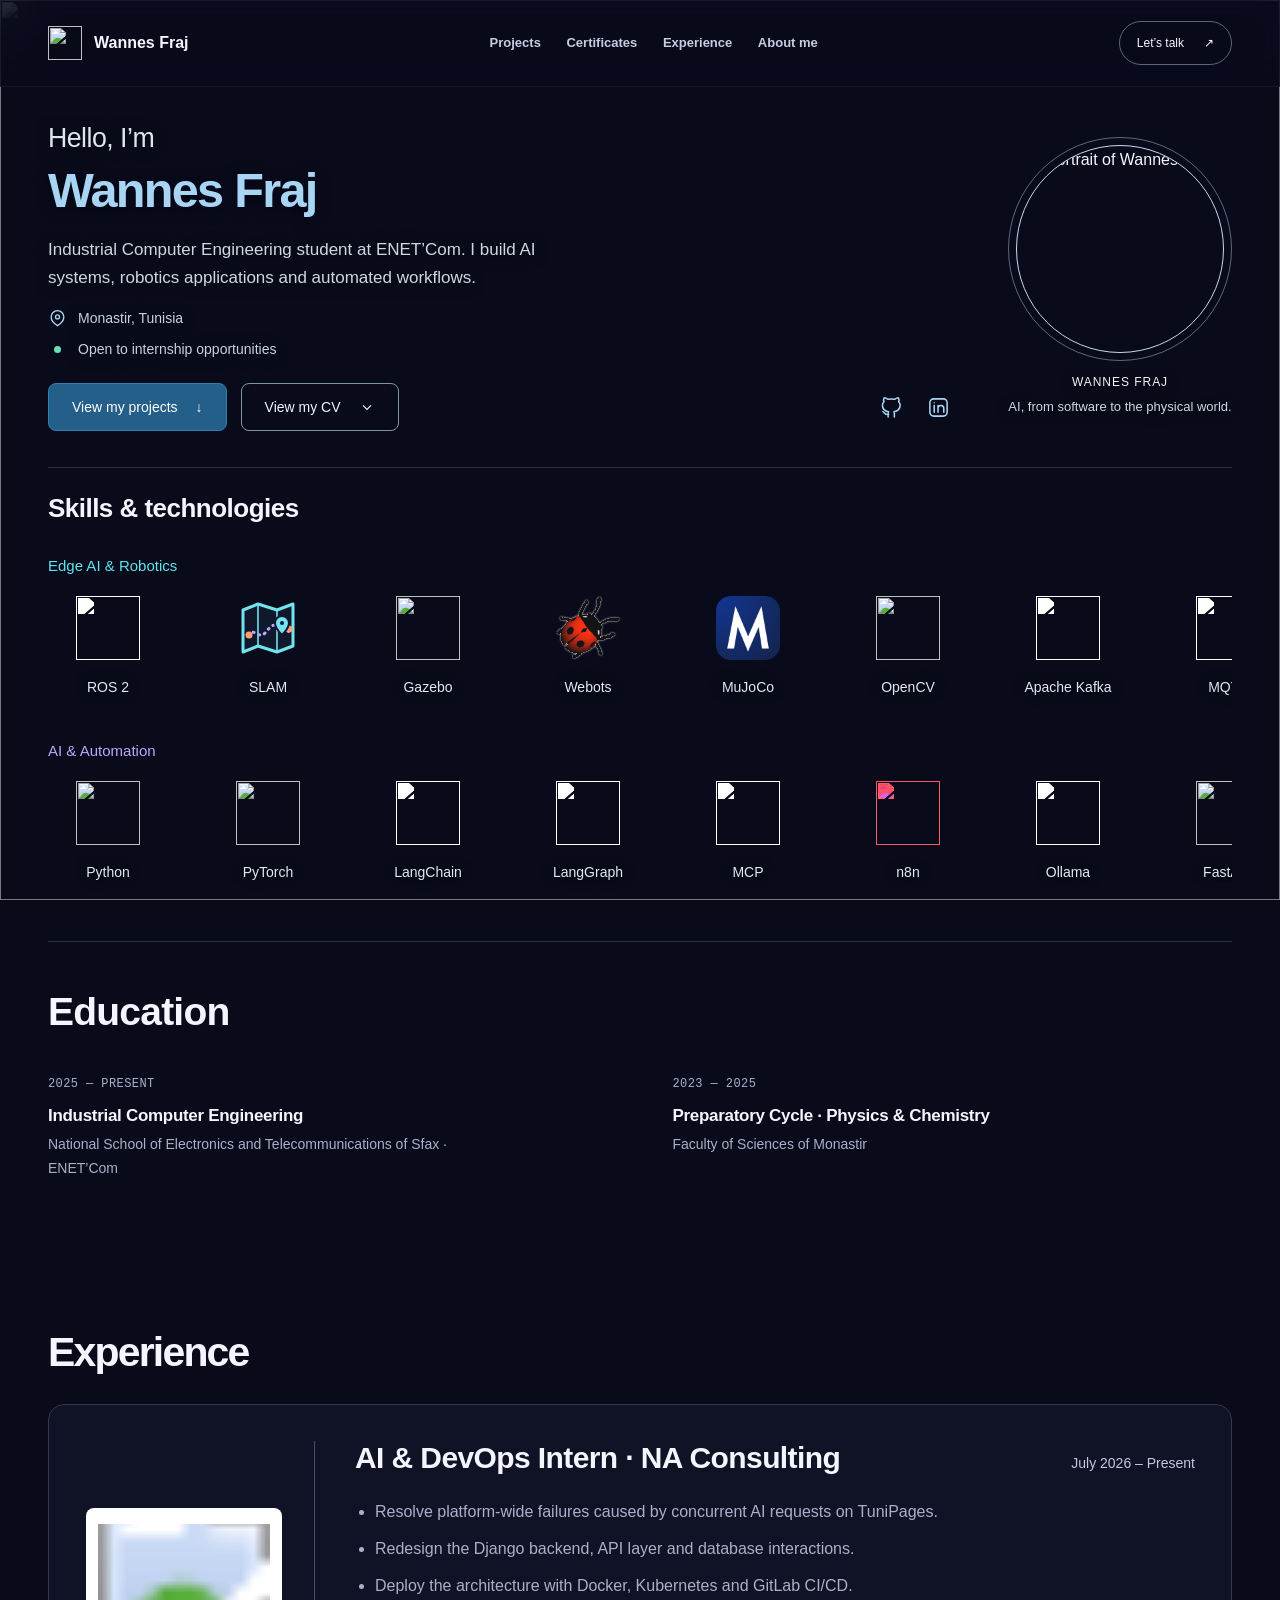
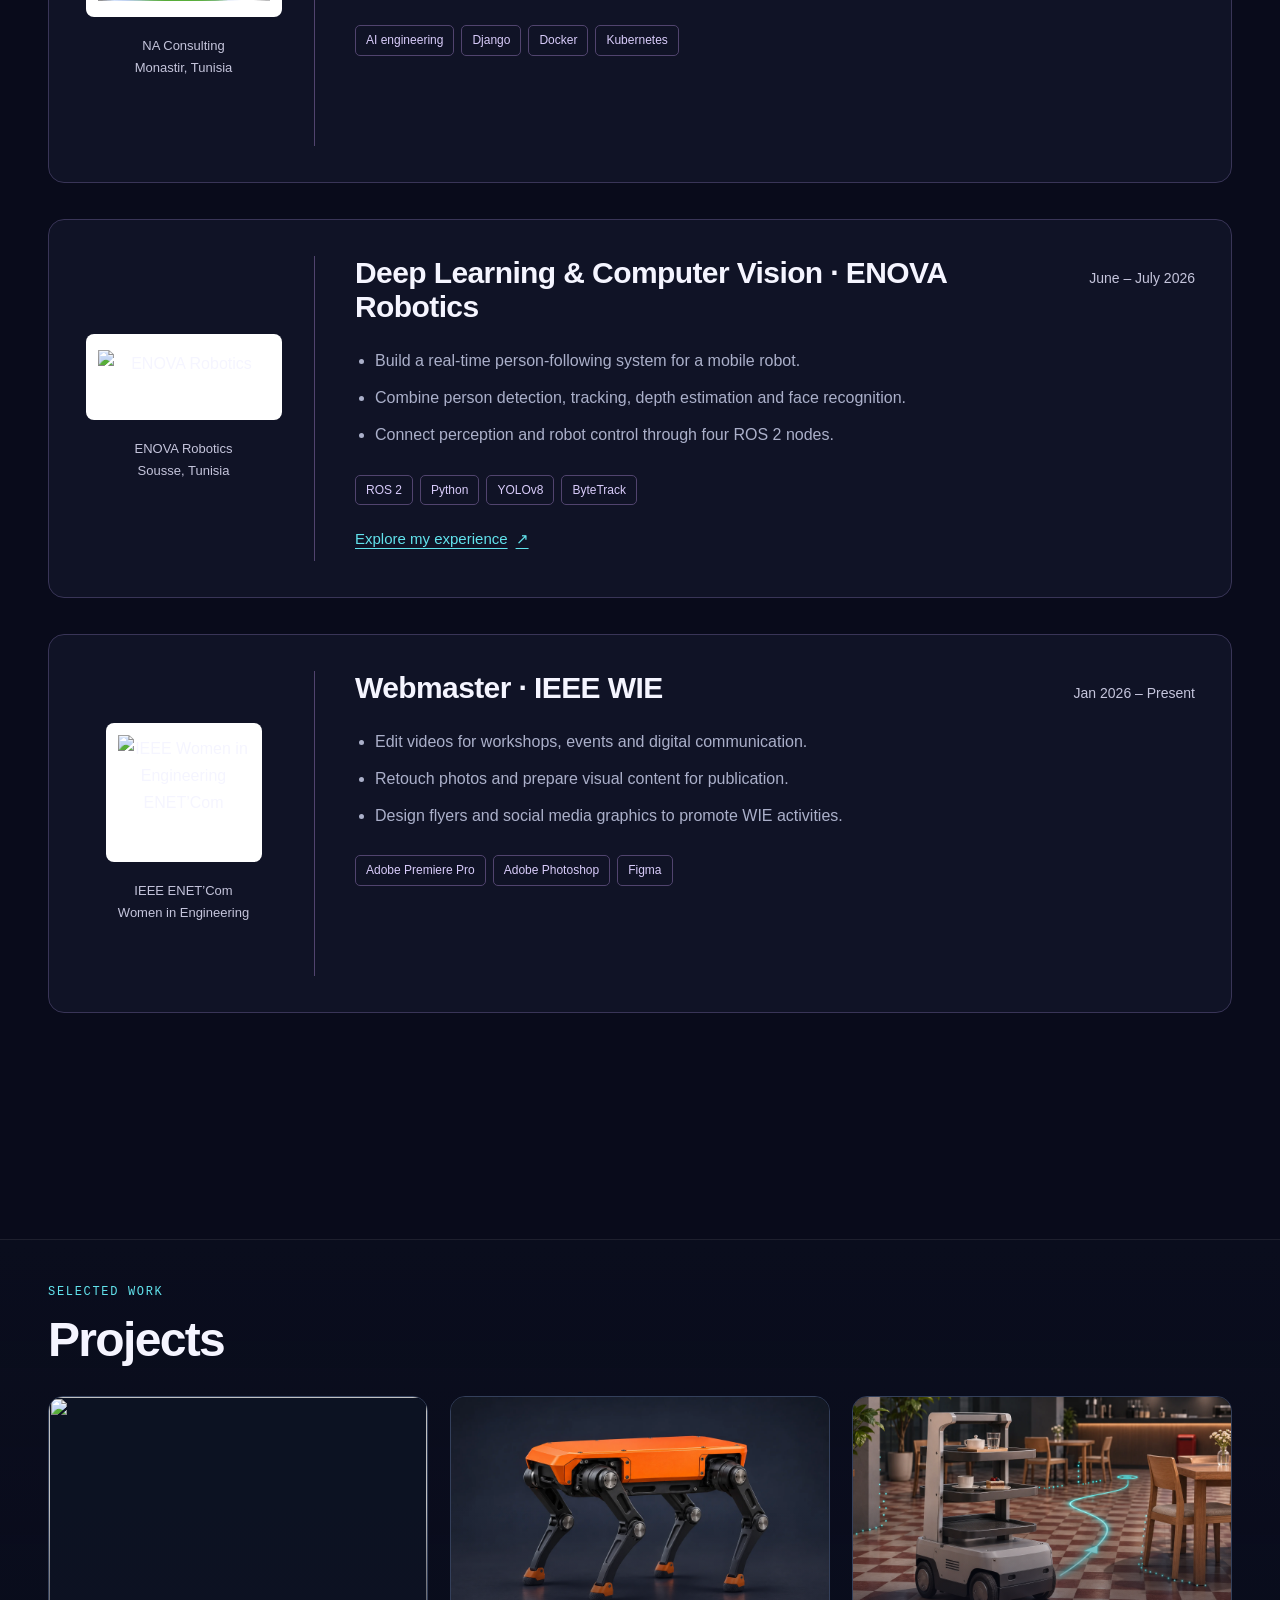
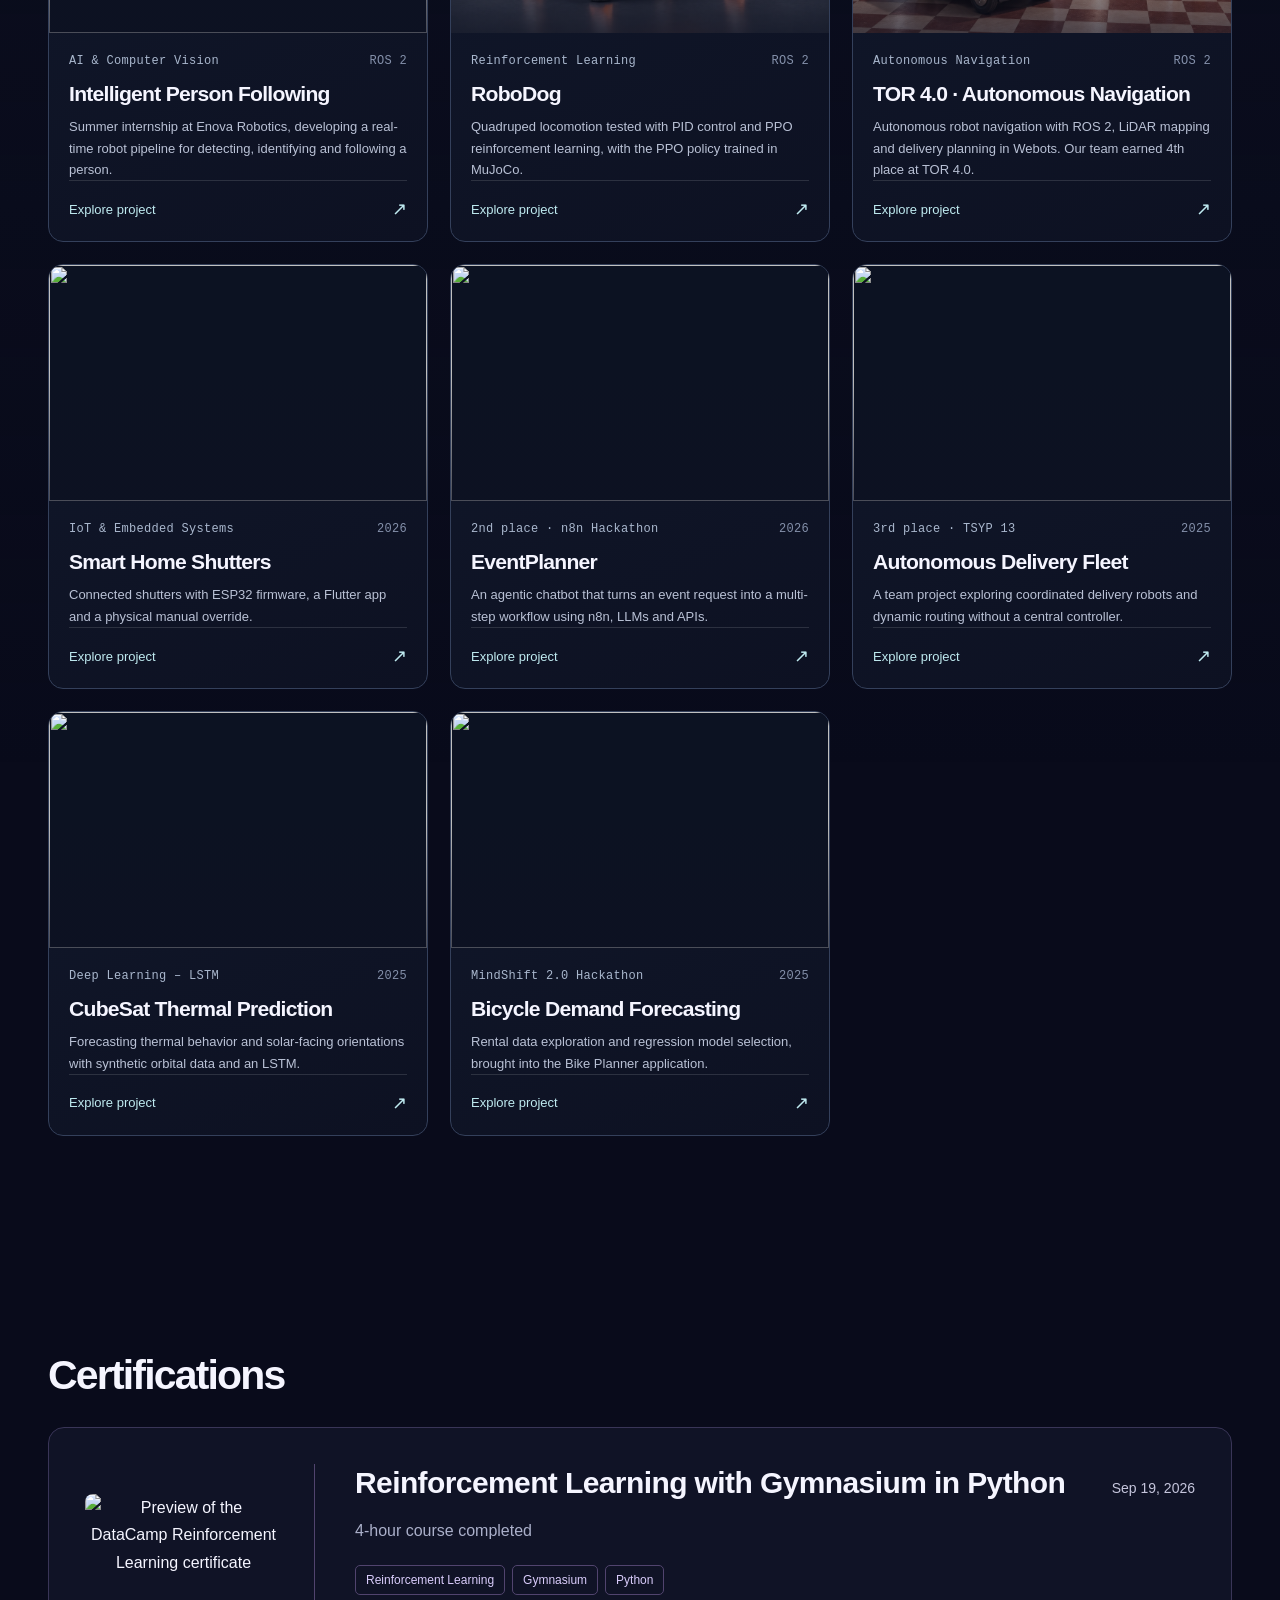
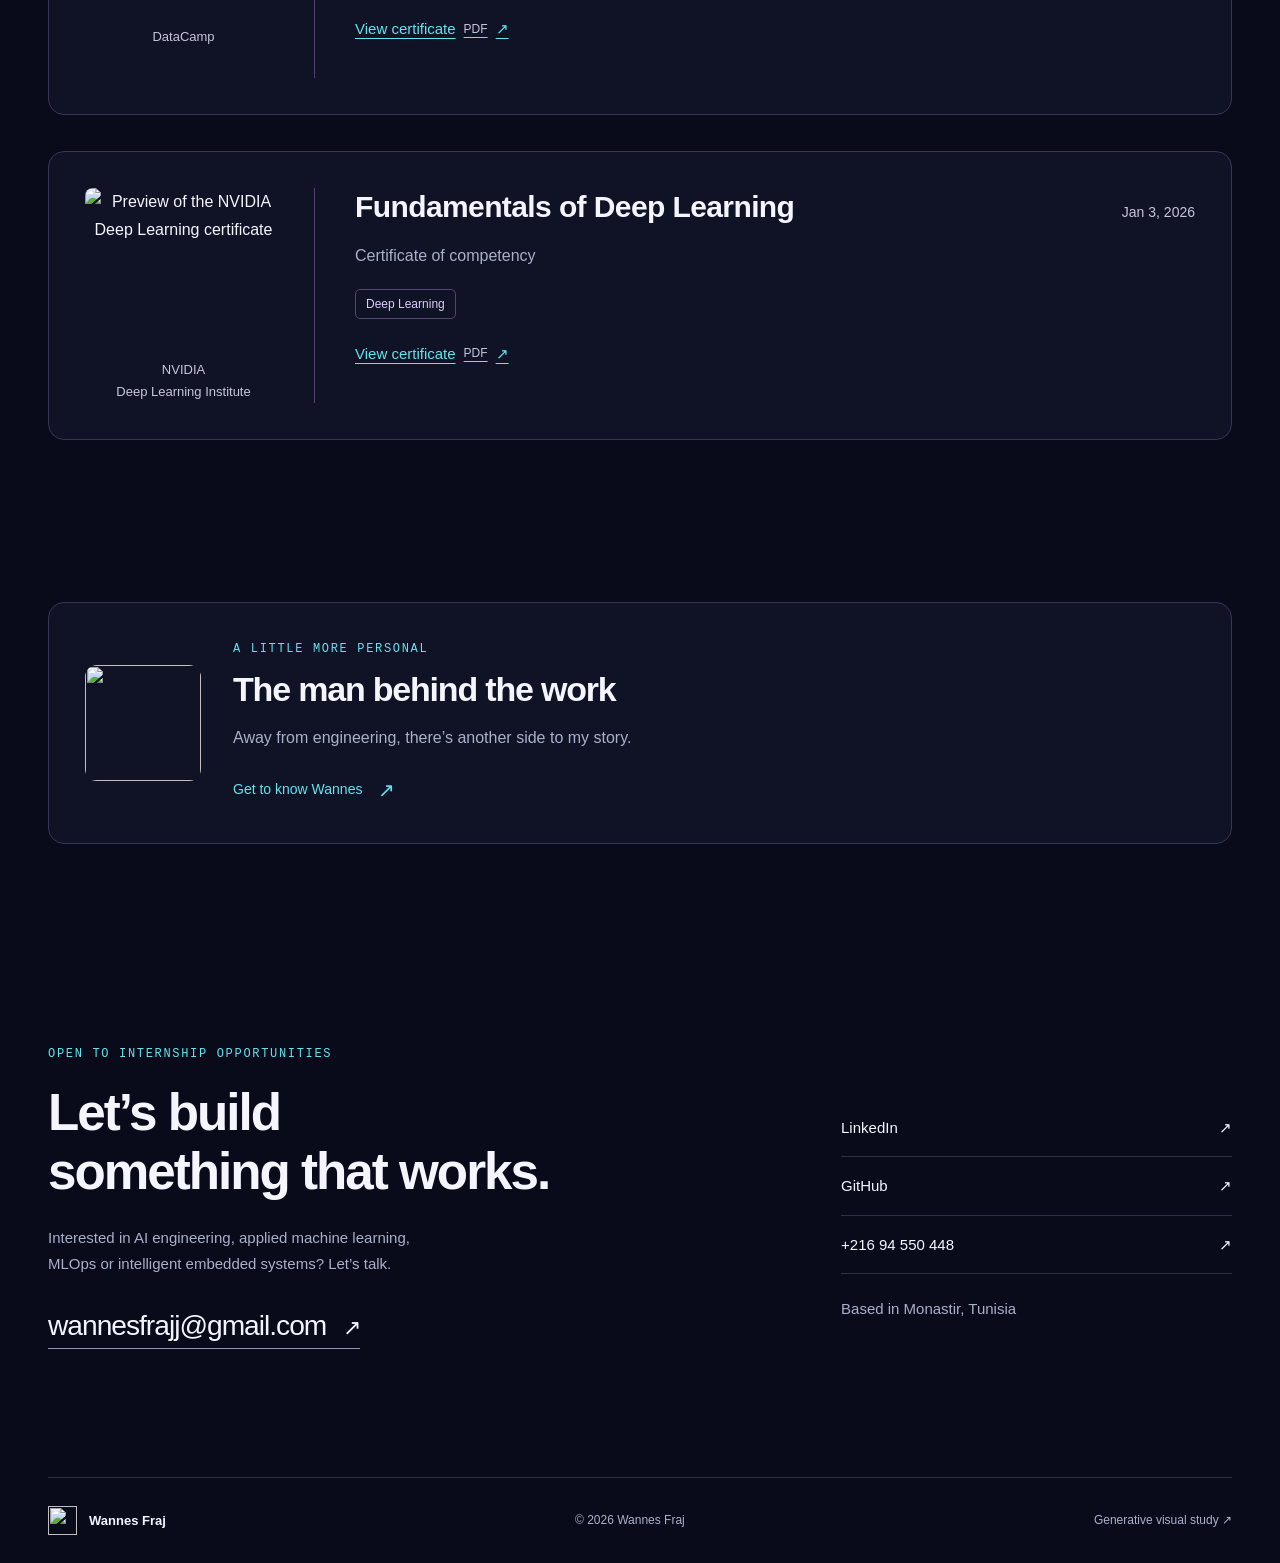
==== commit 181311d7: "Add RoboDog and TOR projects and refresh portfolio and CV" ====
--- a/index.html
+++ b/index.html
@@ -19,7 +19,7 @@
       content="Explore Wannes Fraj's projects in AI, robotics, embedded systems and workflow automation."
     />
     <title>Wannes Fraj — Portfolio</title>
-    <link rel="canonical" href="https://wannes243.github.io/" />
+    <link rel="canonical" href="https://wannesfraj.github.io/" />
     <meta property="og:type" content="website" />
     <meta property="og:site_name" content="Wannes Fraj — Portfolio" />
     <meta property="og:title" content="Wannes Fraj — Portfolio" />
@@ -27,9 +27,9 @@
       property="og:description"
       content="Explore Wannes Fraj's projects in AI, robotics, embedded systems and workflow automation."
     />
-    <meta property="og:url" content="https://wannes243.github.io/" />
+    <meta property="og:url" content="https://wannesfraj.github.io/" />
     <meta property="og:locale" content="en_US" />
-    <meta property="og:image" content="https://wannes243.github.io/1788490773755.jpg" />
+    <meta property="og:image" content="https://wannesfraj.github.io/1788490773755.jpg" />
     <meta property="og:image:alt" content="Portrait de Wannes Fraj" />
     <meta name="twitter:card" content="summary" />
     <meta name="twitter:title" content="Wannes Fraj — Portfolio" />
@@ -37,7 +37,7 @@
       name="twitter:description"
       content="Explore Wannes Fraj's projects in AI, robotics, embedded systems and workflow automation."
     />
-    <meta name="twitter:image" content="https://wannes243.github.io/1788490773755.jpg" />
+    <meta name="twitter:image" content="https://wannesfraj.github.io/1788490773755.jpg" />
     <meta name="twitter:image:alt" content="Portrait de Wannes Fraj" />
     <link rel="icon" href="assets/favicon.svg?v=wf2" type="image/svg+xml" />
     <link rel="preload" href="assets/fonts/ibm-plex-sans-latin.woff2" as="font" type="font/woff2" crossorigin />
@@ -131,7 +131,7 @@
                 </div>
               </details>
               <div class="intro-socials" aria-label="Social profiles">
-                <a href="https://github.com/wannes243" target="_blank" rel="noopener noreferrer" aria-label="Wannes Fraj on GitHub"><svg viewBox="0 0 24 24" width="23" height="23" fill="none" stroke="currentColor" stroke-width="1.6" stroke-linecap="round" stroke-linejoin="round" aria-hidden="true"><path d="M9 19c-4.3 1.3-4.3-2.2-6-2.7M15 22v-3.4c0-1 .1-1.5-.5-2.1 3.2-.4 6.5-1.6 6.5-7A5.4 5.4 0 0 0 19.5 6c.2-.7.6-2.4-.2-4 0 0-1.2-.4-4 1.5a14 14 0 0 0-7 0C5.5 1.6 4.3 2 4.3 2c-.8 1.6-.4 3.3-.2 4A5.4 5.4 0 0 0 2.5 9.5c0 5.4 3.3 6.6 6.5 7-.5.5-.5 1.2-.5 2.1V22"/></svg></a>
+                <a href="https://github.com/wannesfraj" target="_blank" rel="noopener noreferrer" aria-label="Wannes Fraj on GitHub"><svg viewBox="0 0 24 24" width="23" height="23" fill="none" stroke="currentColor" stroke-width="1.6" stroke-linecap="round" stroke-linejoin="round" aria-hidden="true"><path d="M9 19c-4.3 1.3-4.3-2.2-6-2.7M15 22v-3.4c0-1 .1-1.5-.5-2.1 3.2-.4 6.5-1.6 6.5-7A5.4 5.4 0 0 0 19.5 6c.2-.7.6-2.4-.2-4 0 0-1.2-.4-4 1.5a14 14 0 0 0-7 0C5.5 1.6 4.3 2 4.3 2c-.8 1.6-.4 3.3-.2 4A5.4 5.4 0 0 0 2.5 9.5c0 5.4 3.3 6.6 6.5 7-.5.5-.5 1.2-.5 2.1V22"/></svg></a>
                 <a href="https://www.linkedin.com/in/wannes-fraj-214820387/" target="_blank" rel="noopener noreferrer" aria-label="Wannes Fraj on LinkedIn"><svg viewBox="0 0 24 24" width="23" height="23" fill="none" stroke="currentColor" stroke-width="1.6" stroke-linecap="round" stroke-linejoin="round" aria-hidden="true"><rect x="3" y="3" width="18" height="18" rx="4"/><path d="M7.5 10v7M11.5 17v-7m0 3a3 3 0 0 1 6 0v4"/><circle cx="7.5" cy="7" r=".7" fill="currentColor" stroke="none"/></svg></a>
               </div>
             </div>
@@ -153,7 +153,7 @@
               <li><img class="tech-mark" src="assets/tech/slam.svg" alt="" width="64" height="64" loading="lazy" /><span>SLAM</span></li>
               <li><img src="assets/tech/gazebo.svg" alt="" width="64" height="64" loading="lazy" /><span>Gazebo</span></li>
               <li><img class="tech-mark tech-dark-logo" src="assets/tech/webots.png" alt="" width="64" height="64" loading="lazy" /><span>Webots</span></li>
-              <li><img class="tech-mark" src="assets/tech/omnetpp.png" alt="" width="64" height="64" loading="lazy" /><span>OMNeT++</span></li>
+              <li><img class="tech-mark" src="assets/tech/mujoco.png" alt="" width="64" height="64" loading="lazy" /><span>MuJoCo</span></li>
               <li><img src="assets/tech/opencv.svg" alt="" width="64" height="64" loading="lazy" /><span>OpenCV</span></li>
               <li><img src="assets/tech/apachekafka.svg" alt="" width="64" height="64" loading="lazy" /><span>Apache Kafka</span></li>
               <li><img src="assets/tech/mqtt.svg" alt="" width="64" height="64" loading="lazy" /><span>MQTT</span></li>
@@ -289,16 +289,34 @@
             <a class="home-project-card" href="project-enova-person-following.html" aria-label="Explore the Intelligent Person Following project">
               <span class="home-project-image"><img src="assets/robotics/enova-robot.jpg" alt="" loading="lazy" decoding="async" /></span>
               <div class="home-project-copy">
-                <p class="home-project-meta"><span>Enova Robotics</span><span>2026</span></p>
+                <p class="home-project-meta"><span>AI &amp; Computer Vision</span><span>ROS 2</span></p>
                 <h3 class="home-project-title">Intelligent Person Following</h3>
-                <p class="home-project-description">A real-time robot pipeline for detecting, identifying and following a person.</p>
+                <p class="home-project-description">Summer internship at Enova Robotics, developing a real-time robot pipeline for detecting, identifying and following a person.</p>
+                <span class="home-project-action">Explore project <span aria-hidden="true">&#8599;</span></span>
+              </div>
+            </a>
+            <a class="home-project-card" href="project-robodog.html" aria-label="Explore the RoboDog reinforcement learning project">
+              <span class="home-project-image"><img src="assets/robotics/robodog-mujoco-pro.webp" alt="" width="2048" height="1360" loading="lazy" decoding="async" /></span>
+              <div class="home-project-copy">
+                <p class="home-project-meta"><span>Reinforcement Learning</span><span>ROS 2</span></p>
+                <h3 class="home-project-title">RoboDog</h3>
+                <p class="home-project-description">Quadruped locomotion tested with PID control and PPO reinforcement learning, with the PPO policy trained in MuJoCo.</p>
+                <span class="home-project-action">Explore project <span aria-hidden="true">&#8599;</span></span>
+              </div>
+            </a>
+            <a class="home-project-card" href="project-tor-navigation.html" aria-label="Explore the TOR 4.0 autonomous navigation project">
+              <span class="home-project-image"><img src="assets/robotics/tor-autonomous-navigation.webp" alt="" width="2048" height="1360" loading="lazy" decoding="async" /></span>
+              <div class="home-project-copy">
+                <p class="home-project-meta"><span>Autonomous Navigation</span><span>ROS 2</span></p>
+                <h3 class="home-project-title">TOR 4.0 · Autonomous Navigation</h3>
+                <p class="home-project-description">Autonomous robot navigation with ROS 2, LiDAR mapping and delivery planning in Webots. Our team earned 4th place at TOR 4.0.</p>
                 <span class="home-project-action">Explore project <span aria-hidden="true">&#8599;</span></span>
               </div>
             </a>
             <a class="home-project-card" href="project-smart-home-shutters.html" aria-label="Explore the Smart Home Shutters project">
               <span class="home-project-image"><img src="assets/robotics/shutters-demo-2.webp" alt="" loading="lazy" decoding="async" /></span>
               <div class="home-project-copy">
-                <p class="home-project-meta"><span>Embedded systems</span><span>2026</span></p>
+                <p class="home-project-meta"><span>IoT &amp; Embedded Systems</span><span>2026</span></p>
                 <h3 class="home-project-title">Smart Home Shutters</h3>
                 <p class="home-project-description">Connected shutters with ESP32 firmware, a Flutter app and a physical manual override.</p>
                 <span class="home-project-action">Explore project <span aria-hidden="true">&#8599;</span></span>
@@ -325,7 +343,7 @@
             <a class="home-project-card" href="project-cubesat-thermal.html" aria-label="Explore the CubeSat Thermal Prediction project">
               <span class="home-project-image"><img src="assets/cubesat-orbit.webp" alt="" loading="lazy" decoding="async" /></span>
               <div class="home-project-copy">
-                <p class="home-project-meta"><span>Time-series learning</span><span>2025</span></p>
+                <p class="home-project-meta"><span>Deep Learning – LSTM</span><span>2025</span></p>
                 <h3 class="home-project-title">CubeSat Thermal Prediction</h3>
                 <p class="home-project-description">Forecasting thermal behavior and solar-facing orientations with synthetic orbital data and an LSTM.</p>
                 <span class="home-project-action">Explore project <span aria-hidden="true">&#8599;</span></span>
@@ -452,7 +470,7 @@
             target="_blank"
             >LinkedIn <span aria-hidden="true">↗</span></a
           ><a
-            href="https://github.com/wannes243"
+            href="https://github.com/wannesfraj"
             rel="noopener noreferrer"
             target="_blank"
             >GitHub <span aria-hidden="true">↗</span></a
--- a/style.css
+++ b/style.css
@@ -3293,11 +3293,12 @@
 }
 .home-project-meta {
   display: flex;
+  flex-wrap: wrap;
   align-items: flex-start;
   justify-content: space-between;
   gap: 10px;
   color: #a9b7cd;
-  font: 10px/1.5 var(--mono);
+  font: 12px/1.5 var(--mono);
   letter-spacing: .025em;
 }
 .home-project-meta span:last-child { flex-shrink: 0; color: #8490aa; }
